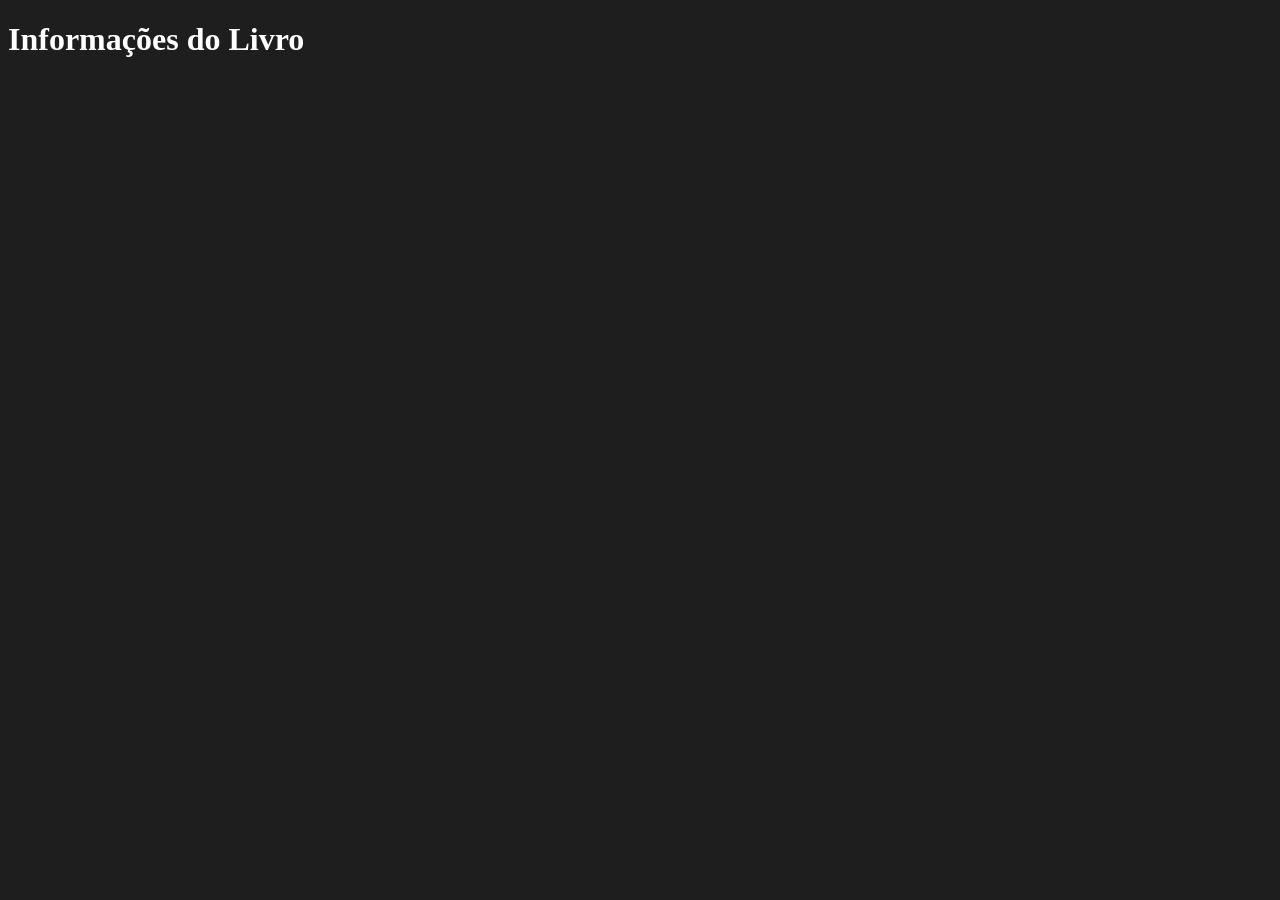
==== book_info.html @ 85f021eb "fix: logo_insert" ====
<!DOCTYPE html>
<html lang="en">
<head>
    <meta charset="UTF-8">
    <meta name="viewport" content="width=device-width, initial-scale=1.0">
    <title>Livraria Virtual</title>
    <link rel="stylesheet" href="book_info.css">
</head>
<body>
    <h1>Informações do Livro</h1>
    <div class="book-info">
        </div>
    </div>
</body>
</html>
---- book_info.css ----
body{
    background-color: #1e1e1e;
    color: #fff;
}
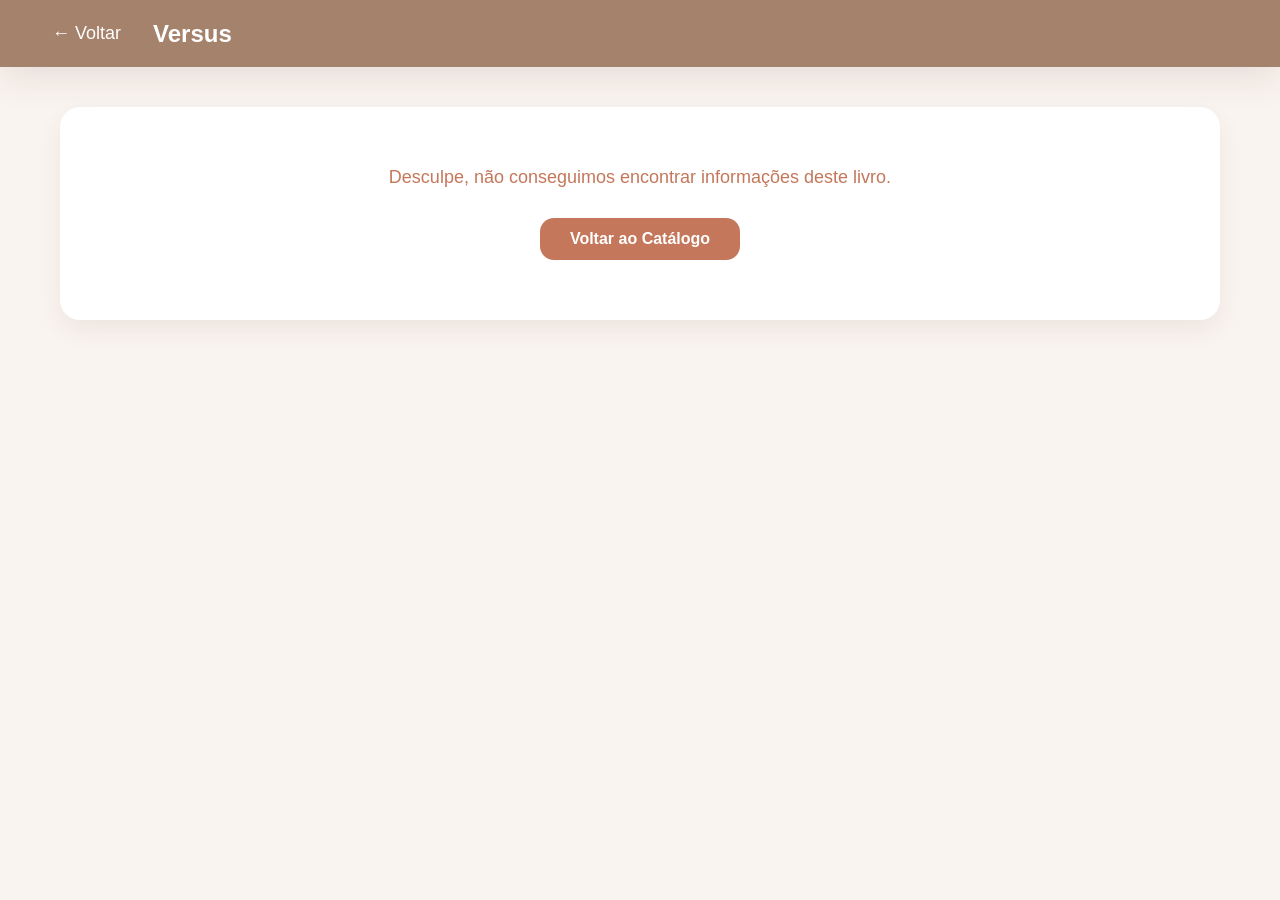
==== commit 71d8208b: "feat: add book information display." ====
--- a/book_info.html
+++ b/book_info.html
@@ -1,15 +1,58 @@
 <!DOCTYPE html>
-<html lang="en">
+<html lang="pt-BR">
 <head>
     <meta charset="UTF-8">
     <meta name="viewport" content="width=device-width, initial-scale=1.0">
-    <title>Livraria Virtual</title>
+    <title>Detalhes do Livro - Versus</title>
     <link rel="stylesheet" href="book_info.css">
 </head>
 <body>
-    <h1>Informações do Livro</h1>
-    <div class="book-info">
+    <div class="header">
+        <a href="index.html" class="back-btn">← Voltar</a>
+        <h1>Versus</h1>
+    </div>
+
+    <main class="container">
+        <div id="loading" class="loading">
+            <p>Carregando informações do livro...</p>
         </div>
-    </div>
+
+        <div id="book-details" class="book-details" style="display: none;">
+            <div class="book-cover-section">
+                <img id="book-cover" src="" alt="Capa do livro" class="book-cover">
+            </div>
+
+            <div class="book-info-section">
+                <h1 id="book-title"></h1>
+                <p id="book-author" class="author"></p>
+                <p id="book-publisher" class="publisher"></p>
+                <p id="book-published" class="published"></p>
+                <p id="book-pages" class="pages"></p>
+                
+                <div class="rating-section">
+                    <p id="book-rating" class="rating"></p>
+                </div>
+
+                <div class="actions">
+                    <button class="btn-buy">Comprar Agora</button>
+                    <button class="btn-wishlist">❤ Wishlist</button>
+                </div>
+            </div>
+        </div>
+
+        <div id="description-section" class="description-section" style="display: none;">
+            <h2>Descrição</h2>
+            <p id="book-description"></p>
+        </div>
+
+        <div id="error" class="error" style="display: none;">
+            <p>Desculpe, não conseguimos encontrar informações deste livro.</p>
+            <a href="index.html" class="btn-primary">Voltar ao Catálogo</a>
+        </div>
+    </main>
+
+    <script src="book_info_script.js"></script>
+</body>
+</html>
 </body>
 </html>
--- a/book_info.css
+++ b/book_info.css
@@ -1,4 +1,268 @@
-body{
-    background-color: #1e1e1e;
-    color: #fff;
+:root {
+    /* Backgrounds */
+    --bg:        #FAF4F0;   /* warm cream */
+    --bg-2:      #F0E6DF;   /* soft blush */
+    --card:      #FFFFFF;   /* white */
+
+    /* logo-default */
+    --logo: #A5826C;
+    /* Text */
+    --brown-900: #3D2314;   /* deep espresso text */
+    --brown-800: #5C3A28;   /* dark terracotta */
+    --brown-700: #7A5240;   /* medium terracotta */
+
+    /* Accents */
+    --accent:    #C4775A;   /* primary coral-terracotta */
+    --accent-2:  #D4947A;   /* light coral */
+    --accent-3:  #E8BBA8;   /* lighter blush */
+
+    /* Gold */
+    --gold:      #D4A03A;   /* warm gold */
+    --gold-light:#E8C06A;   /* light gold */
+
+    /* Shadows */
+    --shadow:         0 12px 35px rgba(61, 35, 20, 0.10);
+    --shadow-soft:    0 10px 25px rgba(61, 35, 20, 0.07);
+
+    /* Radii */
+    --radius-lg: 20px;
+    --radius-md: 14px;
+}
+
+* {
+    margin: 0;
+    padding: 0;
+    box-sizing: border-box;
+}
+
+body {
+    background-color: var(--bg);
+    color: var(--brown-900);
+    font-family: Arial, Helvetica, sans-serif;
+}
+
+.header {
+    background-color: var(--logo);
+    color: white;
+    padding: 15px 40px;
+    display: flex;
+    align-items: center;
+    gap: 20px;
+    box-shadow: var(--shadow);
+}
+
+.back-btn {
+    color: white;
+    text-decoration: none;
+    font-size: 18px;
+    padding: 8px 12px;
+    border-radius: 6px;
+    transition: background-color 0.3s;
+    display: flex;
+    align-items: center;
+    gap: 5px;
+}
+
+.back-btn:hover {
+    background-color: rgba(255, 255, 255, 0.15);
+}
+
+.header h1 {
+    font-size: 24px;
+    flex: 1;
+    margin: 0;
+}
+
+.container {
+    max-width: 1200px;
+    margin: 40px auto;
+    padding: 0 20px;
+}
+
+.loading {
+    text-align: center;
+    padding: 60px 20px;
+    font-size: 18px;
+    color: var(--brown-700);
+}
+
+.book-details {
+    display: grid;
+    grid-template-columns: 1fr 1fr;
+    gap: 40px;
+    background: var(--card);
+    padding: 40px;
+    border-radius: var(--radius-lg);
+    box-shadow: var(--shadow-soft);
+    margin-bottom: 40px;
+}
+
+.book-cover-section {
+    display: flex;
+    justify-content: center;
+    align-items: flex-start;
+}
+
+.book-cover {
+    max-width: 100%;
+    height: auto;
+    border-radius: var(--radius-md);
+    box-shadow: 0 4px 15px rgba(61, 35, 20, 0.15);
+}
+
+.book-info-section h1 {
+    font-size: 32px;
+    margin-bottom: 10px;
+    color: var(--brown-900);
+}
+
+.author {
+    font-size: 18px;
+    color: var(--brown-700);
+    margin-bottom: 8px;
+    font-style: italic;
+}
+
+.publisher {
+    font-size: 14px;
+    color: var(--brown-700);
+    margin-bottom: 5px;
+}
+
+.published {
+    font-size: 14px;
+    color: var(--brown-700);
+    margin-bottom: 5px;
+}
+
+.pages {
+    font-size: 14px;
+    color: var(--brown-700);
+    margin-bottom: 20px;
+}
+
+.rating-section {
+    margin: 20px 0;
+    padding: 15px 0;
+    border-top: 2px solid var(--bg-2);
+    border-bottom: 2px solid var(--bg-2);
+}
+
+.rating {
+    font-size: 16px;
+    color: var(--gold);
+    font-weight: bold;
+}
+
+.actions {
+    display: flex;
+    gap: 15px;
+    margin-top: 30px;
+}
+
+.btn-buy {
+    flex: 1;
+    padding: 15px 30px;
+    background-color: var(--accent);
+    color: white;
+    border: none;
+    border-radius: var(--radius-md);
+    font-size: 16px;
+    font-weight: bold;
+    cursor: pointer;
+    transition: background-color 0.3s;
+}
+
+.btn-buy:hover {
+    background-color: var(--brown-800);
+}
+
+.btn-wishlist {
+    flex: 1;
+    padding: 15px 30px;
+    background-color: var(--accent-2);
+    color: white;
+    border: none;
+    border-radius: var(--radius-md);
+    font-size: 16px;
+    font-weight: bold;
+    cursor: pointer;
+    transition: background-color 0.3s;
+}
+
+.btn-wishlist:hover {
+    background-color: var(--accent);
+}
+
+.description-section {
+    background: var(--card);
+    padding: 30px;
+    border-radius: var(--radius-lg);
+    box-shadow: var(--shadow-soft);
+    margin-bottom: 40px;
+}
+
+.description-section h2 {
+    color: var(--brown-900);
+    margin-bottom: 20px;
+    font-size: 24px;
+}
+
+#book-description {
+    line-height: 1.8;
+    color: var(--brown-800);
+    font-size: 16px;
+}
+
+.error {
+    text-align: center;
+    padding: 60px 20px;
+    background: var(--card);
+    border-radius: var(--radius-lg);
+    box-shadow: var(--shadow-soft);
+}
+
+.error p {
+    font-size: 18px;
+    color: var(--accent);
+    margin-bottom: 30px;
+}
+
+.btn-primary {
+    display: inline-block;
+    padding: 12px 30px;
+    background-color: var(--accent);
+    color: white;
+    text-decoration: none;
+    border-radius: var(--radius-md);
+    font-weight: bold;
+    border: none;
+    cursor: pointer;
+    transition: background-color 0.3s;
+}
+
+.btn-primary:hover {
+    background-color: var(--brown-800);
+}
+
+@media (max-width: 768px) {
+    .book-details {
+        grid-template-columns: 1fr;
+        gap: 20px;
+        padding: 20px;
+    }
+
+    .book-info-section h1 {
+        font-size: 24px;
+    }
+
+    .header {
+        flex-direction: column;
+        text-align: center;
+        padding: 15px;
+    }
+
+    .actions {
+        flex-direction: column;
+    }
 }
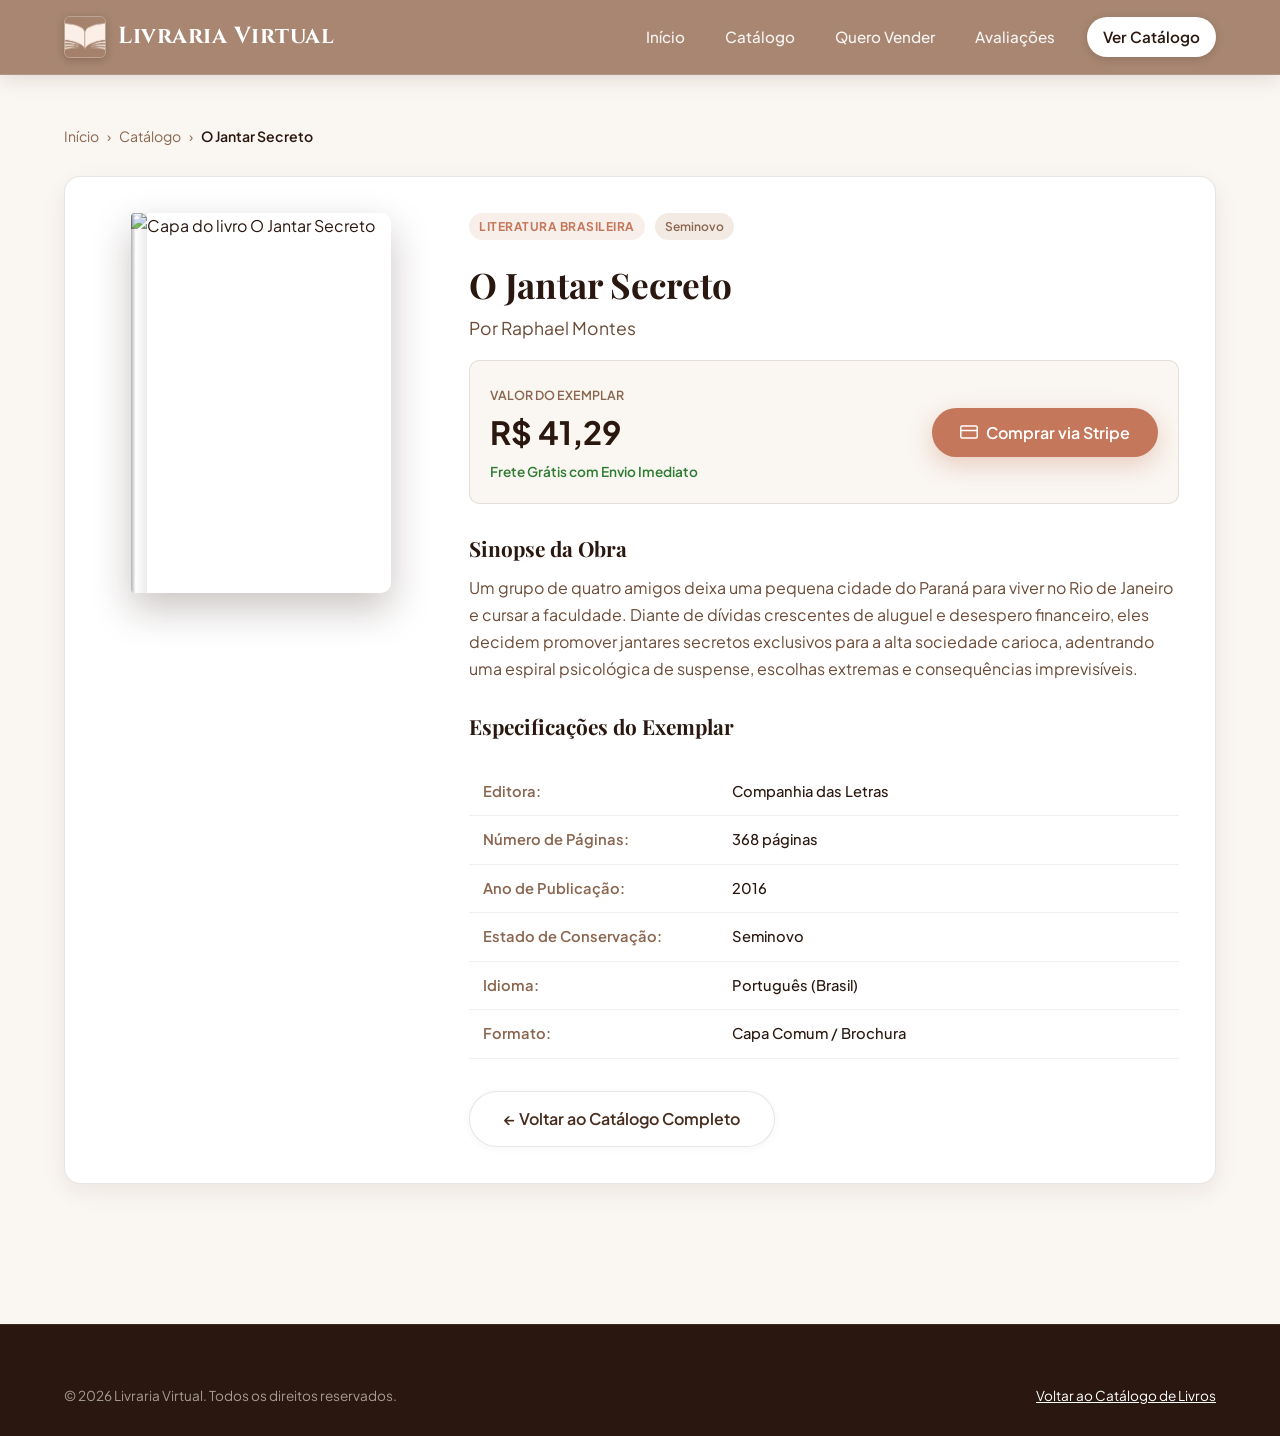
==== commit 2dd1805f: "final commit" ====
--- a/book_info.html
+++ b/book_info.html
@@ -3,56 +3,296 @@
 <head>
     <meta charset="UTF-8">
     <meta name="viewport" content="width=device-width, initial-scale=1.0">
-    <title>Detalhes do Livro - Versus</title>
-    <link rel="stylesheet" href="book_info.css">
+    <title>Detalhes do Livro — Livraria Virtual</title>
+    <link rel="icon" type="image/jpeg" href="Logo.jpeg">
+    <link rel="stylesheet" href="style.css">
+    <script src="script.js" defer></script>
 </head>
 <body>
-    <div class="header">
-        <a href="index.html" class="back-btn">← Voltar</a>
-        <h1>Versus</h1>
-    </div>
-
-    <main class="container">
-        <div id="loading" class="loading">
-            <p>Carregando informações do livro...</p>
+
+    <!-- Cabeçalho Principal -->
+    <header class="header-wrapper">
+        <div class="menu">
+            <a href="index.html#home" class="brand-link" aria-label="Página inicial da Livraria Virtual">
+                <img class="logo" src="Logo.jpeg" alt="Logo da Livraria Virtual">
+                <span class="titulo">Livraria Virtual</span>
+            </a>
+
+            <nav aria-label="Navegação principal">
+                <ul class="nav-menu">
+                    <li><a href="index.html#home">Início</a></li>
+                    <li><a href="index.html#catalogo">Catálogo</a></li>
+                    <li><a href="index.html#vender">Quero Vender</a></li>
+                    <li><a href="index.html#avaliacoes">Avaliações</a></li>
+                    <li><a href="index.html#catalogo" class="btn-nav-action">Ver Catálogo</a></li>
+                </ul>
+            </nav>
+
+            <button class="hamburger" aria-label="Alternar navegação" type="button">
+                <span></span>
+                <span></span>
+                <span></span>
+            </button>
         </div>
-
-        <div id="book-details" class="book-details" style="display: none;">
-            <div class="book-cover-section">
-                <img id="book-cover" src="" alt="Capa do livro" class="book-cover">
+    </header>
+
+    <main id="book-details-root">
+        <section class="book-details-section">
+            <div class="container">
+                <!-- Navegação Breadcrumb -->
+                <nav class="breadcrumb" aria-label="Caminho de navegação">
+                    <a href="index.html#home">Início</a>
+                    <span>&rsaquo;</span>
+                    <a href="index.html#catalogo">Catálogo</a>
+                    <span>&rsaquo;</span>
+                    <span id="details-breadcrumb-title" style="color: var(--brown-900); font-weight: 600;">Carregando...</span>
+                </nav>
+
+                <div class="book-details-layout">
+                    <!-- Coluna da Capa -->
+                    <div class="details-cover-box">
+                        <div class="details-cover-wrapper">
+                            <img id="details-cover-img" class="details-cover-img" src="" alt="Capa da obra">
+                        </div>
+                    </div>
+
+                    <!-- Coluna de Informações e Compra -->
+                    <div class="details-content">
+                        <div class="details-tags">
+                            <span id="details-category-tag" class="book-category">Literatura</span>
+                            <span id="details-condition-tag" class="book-condition">Seminovo</span>
+                        </div>
+
+                        <h1 id="details-title">Título da Obra</h1>
+                        <p id="details-author" class="details-author">Por Autor</p>
+
+                        <!-- Caixa de Preço e Ação -->
+                        <div class="details-price-box">
+                            <div>
+                                <span class="book-price-label">Valor do Exemplar</span>
+                                <div id="details-price" class="details-price">R$ 0,00</div>
+                                <span style="font-size: 0.85rem; color: var(--green-success); font-weight: 600;">Frete Grátis com Envio Imediato</span>
+                            </div>
+                            <div>
+                                <button type="button" id="details-buy-btn" class="btn-hero" style="padding: 14px 28px;">
+                                    <svg viewBox="0 0 24 24" width="18" height="18" fill="none" stroke="currentColor" stroke-width="2"><rect x="1" y="4" width="22" height="16" rx="2" ry="2"></rect><line x1="1" y1="10" x2="23" y2="10"></line></svg>
+                                    Comprar via Stripe
+                                </button>
+                            </div>
+                        </div>
+
+                        <!-- Sinopse -->
+                        <h3 style="font-family: var(--font-heading); font-size: 1.3rem; margin-bottom: 8px;">Sinopse da Obra</h3>
+                        <p id="details-description" style="color: var(--brown-700); line-height: 1.7; margin-bottom: 28px;">Carregando sinopse...</p>
+
+                        <!-- Ficha Técnica -->
+                        <h3 style="font-family: var(--font-heading); font-size: 1.3rem; margin-bottom: 8px;">Especificações do Exemplar</h3>
+                        <table class="details-specs-table">
+                            <tbody>
+                                <tr>
+                                    <th>Editora:</th>
+                                    <td id="spec-publisher">Carregando...</td>
+                                </tr>
+                                <tr>
+                                    <th>Número de Páginas:</th>
+                                    <td id="spec-pages">Carregando...</td>
+                                </tr>
+                                <tr>
+                                    <th>Ano de Publicação:</th>
+                                    <td id="spec-year">Carregando...</td>
+                                </tr>
+                                <tr>
+                                    <th>Estado de Conservação:</th>
+                                    <td id="spec-condition">Carregando...</td>
+                                </tr>
+                                <tr>
+                                    <th>Idioma:</th>
+                                    <td>Português (Brasil)</td>
+                                </tr>
+                                <tr>
+                                    <th>Formato:</th>
+                                    <td>Capa Comum / Brochura</td>
+                                </tr>
+                            </tbody>
+                        </table>
+
+                        <div style="margin-top: 32px;">
+                            <a href="index.html#catalogo" class="btn-secondary">
+                                &larr; Voltar ao Catálogo Completo
+                            </a>
+                        </div>
+                    </div>
+                </div>
             </div>
-
-            <div class="book-info-section">
-                <h1 id="book-title"></h1>
-                <p id="book-author" class="author"></p>
-                <p id="book-publisher" class="publisher"></p>
-                <p id="book-published" class="published"></p>
-                <p id="book-pages" class="pages"></p>
-                
-                <div class="rating-section">
-                    <p id="book-rating" class="rating"></p>
+        </section>
+    </main>
+
+    <!-- Rodapé -->
+    <footer>
+        <div class="container">
+            <div class="footer-bottom" style="border-top: none; padding-top: 0;">
+                <p>&copy; 2026 Livraria Virtual. Todos os direitos reservados.</p>
+                <p><a href="index.html#catalogo" style="color: #fff; text-decoration: underline;">Voltar ao Catálogo de Livros</a></p>
+            </div>
+        </div>
+    </footer>
+
+    <!-- MODAL DE CHECKOUT STRIPE -->
+    <div id="stripe-modal" class="modal-overlay" role="dialog" aria-modal="true" aria-labelledby="checkout-modal-title">
+        <div class="modal-container">
+            <button id="modal-close-btn" class="modal-close-btn" aria-label="Fechar checkout" type="button">
+                <svg viewBox="0 0 24 24"><line x1="18" y1="6" x2="6" y2="18"></line><line x1="6" y1="6" x2="18" y2="18"></line></svg>
+            </button>
+
+            <div class="stripe-modal-layout">
+                <!-- Coluna 1: Resumo do Pedido -->
+                <div class="stripe-order-summary">
+                    <div>
+                        <div class="stripe-badge-top">
+                            <svg viewBox="0 0 24 24"><rect x="1" y="4" width="22" height="16" rx="2" ry="2"></rect><line x1="1" y1="10" x2="23" y2="10"></line></svg>
+                            <span>Stripe Checkout</span>
+                        </div>
+
+                        <div class="modal-book-preview">
+                            <img id="modal-book-img" class="modal-book-img" src="" alt="Capa do livro selecionado">
+                            <div class="modal-book-details">
+                                <h4 id="modal-book-title" class="modal-book-title">Carregando livro...</h4>
+                                <p id="modal-book-author" class="modal-book-author">Autor</p>
+                                <span id="modal-book-cond" class="modal-book-cond">Seminovo</span>
+                            </div>
+                        </div>
+
+                        <div class="order-breakdown">
+                            <div class="breakdown-row">
+                                <span>Subtotal da obra</span>
+                                <span id="modal-order-subtotal">R$ 0,00</span>
+                            </div>
+                            <div class="breakdown-row">
+                                <span>Frete padrão</span>
+                                <span style="color: var(--green-success); font-weight:600;">Grátis</span>
+                            </div>
+                            <div class="breakdown-row total">
+                                <span>Total a pagar</span>
+                                <span id="modal-order-total">R$ 0,00</span>
+                            </div>
+                        </div>
+                    </div>
+
+                    <div class="security-notice">
+                        <svg viewBox="0 0 24 24"><rect x="3" y="11" width="18" height="11" rx="2" ry="2"></rect><path d="M7 11V7a5 5 0 0 1 10 0v4"></path></svg>
+                        <span>Criptografia de ponta a ponta de 256 bits via gateway Stripe.</span>
+                    </div>
                 </div>
 
-                <div class="actions">
-                    <button class="btn-buy">Comprar Agora</button>
-                    <button class="btn-wishlist">❤ Wishlist</button>
+                <!-- Coluna 2: Formulário de Pagamento Stripe -->
+                <div class="stripe-payment-form">
+                    <!-- Vista 1: Formulário Principal -->
+                    <div id="checkout-form-view" class="checkout-view">
+                        <h3 id="checkout-modal-title" class="form-header-title">Finalizar Compra</h3>
+                        <p class="form-header-sub">Preencha seus dados para simular o pagamento com validação da Stripe.</p>
+
+                        <!-- Banner de Simulação com Botão de Auto-preenchimento -->
+                        <div class="simulation-banner">
+                            <div class="sim-info">
+                                <strong>Ambiente de Teste Ativo</strong><br>
+                                Use o cartão de teste oficial ou clique ao lado.
+                            </div>
+                            <button type="button" id="btn-autofill-test" class="btn-autofill-test">Preencher Teste</button>
+                        </div>
+
+                        <form id="stripe-payment-form">
+                            <div class="checkout-grid">
+                                <div class="checkout-field full">
+                                    <label class="checkout-label" for="customer-name">Nome Completo</label>
+                                    <input id="customer-name" class="input" type="text" placeholder="Nome impresso no cartão" required>
+                                </div>
+
+                                <div class="checkout-field">
+                                    <label class="checkout-label" for="customer-email">E-mail para Envio</label>
+                                    <input id="customer-email" class="input" type="email" placeholder="seu@email.com" required>
+                                </div>
+
+                                <div class="checkout-field">
+                                    <label class="checkout-label" for="customer-cpf">CPF do Titular</label>
+                                    <input id="customer-cpf" class="input" type="text" placeholder="000.000.000-00" maxlength="14" required>
+                                </div>
+
+                                <div class="checkout-field full">
+                                    <label class="checkout-label" for="card-number">Número do Cartão de Crédito</label>
+                                    <div class="card-input-wrapper">
+                                        <input id="card-number" class="input" type="text" placeholder="4242 4242 4242 4242" maxlength="19" required>
+                                        <div id="card-brand-indicator" class="card-brand-indicator">
+                                            <span class="card-brand-tag">STRIPE</span>
+                                        </div>
+                                    </div>
+                                </div>
+
+                                <div class="checkout-field">
+                                    <label class="checkout-label" for="card-exp">Validade (MM/AA)</label>
+                                    <input id="card-exp" class="input" type="text" placeholder="MM/AA" maxlength="5" required>
+                                </div>
+
+                                <div class="checkout-field">
+                                    <label class="checkout-label" for="card-cvc">Código CVC</label>
+                                    <input id="card-cvc" class="input" type="text" placeholder="123" maxlength="4" required>
+                                </div>
+                            </div>
+
+                            <button type="submit" id="btn-stripe-pay" class="btn-stripe-pay">
+                                <svg viewBox="0 0 24 24"><rect x="3" y="11" width="18" height="11" rx="2" ry="2"></rect><path d="M7 11V7a5 5 0 0 1 10 0v4"></path></svg>
+                                <span id="btn-pay-amount">Pagar com Stripe</span>
+                            </button>
+
+                            <p class="stripe-footer-note">Ambiente seguro com conformidade PCI-DSS. Transação simulada.</p>
+                        </form>
+                    </div>
+
+                    <!-- Vista 2: Processamento com Spinner -->
+                    <div id="checkout-processing-view" class="checkout-view checkout-processing hidden">
+                        <div class="spinner"></div>
+                        <h4 style="font-family: var(--font-heading); font-size:1.3rem; margin-bottom:8px;">Processando transação com Stripe...</h4>
+                        <p style="font-size:0.9rem; color: var(--brown-700);">Aguarde a comunicação com o gateway seguro.</p>
+                    </div>
+
+                    <!-- Vista 3: Recibo de Sucesso -->
+                    <div id="checkout-success-view" class="checkout-view checkout-success-view hidden">
+                        <div class="success-icon-wrapper">
+                            <svg viewBox="0 0 24 24"><polyline points="20 6 9 17 4 12"></polyline></svg>
+                        </div>
+                        <h3>Pagamento Aprovado!</h3>
+                        <p>Sua compra foi concluída com sucesso pelo gateway Stripe. O comprovante foi gerado.</p>
+
+                        <div class="receipt-card">
+                            <div class="receipt-row">
+                                <span>ID da Transação Stripe:</span>
+                                <strong id="receipt-transaction-id">ch_123456789</strong>
+                            </div>
+                            <div class="receipt-row">
+                                <span>Obra Adquirida:</span>
+                                <strong id="receipt-book-title">Título do Livro</strong>
+                            </div>
+                            <div class="receipt-row">
+                                <span>Valor Cobrado:</span>
+                                <strong id="receipt-total-price">R$ 0,00</strong>
+                            </div>
+                            <div class="receipt-row">
+                                <span>Forma de Pagamento:</span>
+                                <strong id="receipt-card-brand">Cartão final 4242</strong>
+                            </div>
+                            <div class="receipt-row">
+                                <span>E-mail do Comprovante:</span>
+                                <strong id="receipt-email-target">cliente@exemplo.com</strong>
+                            </div>
+                        </div>
+
+                        <button type="button" id="btn-finish-success" class="btn-primary" style="width: 100%; justify-content: center;">
+                            Concluir e Voltar ao Catálogo
+                        </button>
+                    </div>
                 </div>
             </div>
         </div>
-
-        <div id="description-section" class="description-section" style="display: none;">
-            <h2>Descrição</h2>
-            <p id="book-description"></p>
-        </div>
-
-        <div id="error" class="error" style="display: none;">
-            <p>Desculpe, não conseguimos encontrar informações deste livro.</p>
-            <a href="index.html" class="btn-primary">Voltar ao Catálogo</a>
-        </div>
-    </main>
-
-    <script src="book_info_script.js"></script>
+    </div>
+
 </body>
 </html>
-</body>
-</html>
--- a/style.css
+++ b/style.css
@@ -0,0 +1,1841 @@
+@import url('https://fonts.googleapis.com/css2?family=Cinzel:wght@600;700&family=Playfair+Display:ital,wght@0,500;0,600;0,700;1,400&family=Plus+Jakarta+Sans:wght@400;500;600;700&display=swap');
+
+:root {
+    /* Paleta Principal da Marca */
+    --bg:              #FAF6F1; /* Creme suave e acolhedor */
+    --bg-secondary:    #F3EBE3; /* Bege blush elegante */
+    --bg-alt:          #EDE3DA; /* Tom de transição sutil */
+    --card-bg:         #FFFFFF; /* Fundo limpo para cartões */
+
+    /* Tipografia e Tons Escuros */
+    --brown-900:       #2A1810; /* Espresso profundo para títulos */
+    --brown-800:       #482D1F; /* Castanho escuro para subtítulos */
+    --brown-700:       #6C4B37; /* Terracota médio para textos */
+    --brown-600:       #8A6650; /* Terracota suave para apoios */
+    --brown-500:       #A6836E; /* Tom neutro quente */
+
+    /* Acentos e Ações */
+    --accent:          #C4775A; /* Terracota assinatura */
+    --accent-hover:    #B16447; /* Terracota escuro ao passar o mouse */
+    --accent-light:    #F8EFEA; /* Fundo suave para tags de destaque */
+    --accent-border:   rgba(196, 119, 90, 0.35);
+
+    /* Elementos de Suporte */
+    --gold:            #C89434; /* Dourado suave para estrelas e selos */
+    --green-success:   #2E7D32; /* Verde profissional para confirmações */
+    --green-light:     #E8F5E9;
+    --border:          rgba(72, 45, 31, 0.12);
+    --border-light:    rgba(72, 45, 31, 0.07);
+
+    /* Sombras Sutis e Naturais */
+    --shadow-sm:       0 2px 8px rgba(42, 24, 16, 0.04);
+    --shadow-md:       0 8px 24px rgba(42, 24, 16, 0.07);
+    --shadow-lg:       0 18px 45px rgba(42, 24, 16, 0.11);
+    --shadow-book:     -4px 8px 22px rgba(42, 24, 16, 0.22);
+
+    /* Raios de Arredondamento */
+    --radius-sm:       6px;
+    --radius-md:       10px;
+    --radius-lg:       16px;
+    --radius-pill:     999px;
+
+    /* Fontes */
+    --font-heading:    'Playfair Display', Georgia, serif;
+    --font-brand:      'Cinzel', 'Playfair Display', serif;
+    --font-body:       'Plus Jakarta Sans', -apple-system, BlinkMacSystemFont, 'Segoe UI', Roboto, sans-serif;
+    
+    /* Transições */
+    --transition:      all 0.24s cubic-bezier(0.16, 1, 0.3, 1);
+}
+
+/* Reset Geral */
+*, *::before, *::after {
+    box-sizing: border-box;
+    margin: 0;
+    padding: 0;
+}
+
+html {
+    scroll-behavior: smooth;
+    font-size: 16px;
+}
+
+body {
+    background-color: var(--bg);
+    color: var(--brown-900);
+    font-family: var(--font-body);
+    line-height: 1.6;
+    -webkit-font-smoothing: antialiased;
+    -moz-osx-font-smoothing: grayscale;
+}
+
+img {
+    max-width: 100%;
+    height: auto;
+    display: block;
+}
+
+a {
+    color: inherit;
+    text-decoration: none;
+    transition: var(--transition);
+}
+
+button, input, select, textarea {
+    font-family: inherit;
+}
+
+.container {
+    max-width: 1200px;
+    margin: 0 auto;
+    padding: 0 24px;
+}
+
+/* ==========================================================================
+   CABEÇALHO & NAVEGAÇÃO
+   ========================================================================== */
+.header-wrapper {
+    position: sticky;
+    top: 0;
+    z-index: 1000;
+    background: rgba(165, 130, 108, 0.96);
+    backdrop-filter: blur(10px);
+    -webkit-backdrop-filter: blur(10px);
+    box-shadow: 0 4px 20px rgba(42, 24, 16, 0.12);
+    border-bottom: 1px solid rgba(255, 255, 255, 0.12);
+}
+
+.menu {
+    height: 74px;
+    display: flex;
+    align-items: center;
+    justify-content: space-between;
+    padding: 0 24px;
+    max-width: 1200px;
+    margin: 0 auto;
+}
+
+.brand-link {
+    display: flex;
+    align-items: center;
+    gap: 12px;
+    color: #FFFFFF;
+}
+
+.logo {
+    width: 42px;
+    height: 42px;
+    border-radius: var(--radius-sm);
+    object-fit: cover;
+    box-shadow: 0 2px 8px rgba(0, 0, 0, 0.2);
+    border: 1px solid rgba(255, 255, 255, 0.25);
+}
+
+.titulo {
+    font-family: var(--font-brand);
+    font-size: 1.45rem;
+    font-weight: 700;
+    letter-spacing: 0.5px;
+    color: #FFFFFF;
+    margin: 0;
+}
+
+nav {
+    display: flex;
+    align-items: center;
+}
+
+.nav-menu {
+    display: flex;
+    list-style: none;
+    align-items: center;
+    gap: 8px;
+    margin: 0;
+    padding: 0;
+}
+
+.nav-menu li a {
+    color: rgba(255, 255, 255, 0.92);
+    font-size: 0.95rem;
+    font-weight: 500;
+    padding: 8px 16px;
+    border-radius: var(--radius-pill);
+    display: inline-flex;
+    align-items: center;
+    gap: 6px;
+    transition: var(--transition);
+}
+
+.nav-menu li a:hover {
+    color: #FFFFFF;
+    background-color: rgba(255, 255, 255, 0.16);
+}
+
+.nav-menu .btn-nav-action {
+    background-color: #FFFFFF;
+    color: var(--brown-900) !important;
+    font-weight: 600;
+    box-shadow: 0 2px 10px rgba(0, 0, 0, 0.15);
+    margin-left: 8px;
+}
+
+.nav-menu .btn-nav-action:hover {
+    background-color: var(--bg-secondary);
+    color: var(--brown-900) !important;
+    transform: translateY(-1px);
+    box-shadow: 0 4px 14px rgba(0, 0, 0, 0.2);
+}
+
+.hamburger {
+    display: none;
+    flex-direction: column;
+    justify-content: space-between;
+    width: 28px;
+    height: 20px;
+    background: transparent;
+    border: none;
+    cursor: pointer;
+    padding: 0;
+    z-index: 1001;
+}
+
+.hamburger span {
+    width: 100%;
+    height: 2.5px;
+    background-color: #FFFFFF;
+    border-radius: 2px;
+    transition: var(--transition);
+}
+
+.hamburger.active span:nth-child(1) {
+    transform: translateY(8.5px) rotate(45deg);
+}
+.hamburger.active span:nth-child(2) {
+    opacity: 0;
+}
+.hamburger.active span:nth-child(3) {
+    transform: translateY(-8.5px) rotate(-45deg);
+}
+
+/* ==========================================================================
+   HERO SECTION
+   ========================================================================== */
+.hero {
+    background: linear-gradient(180deg, var(--bg-secondary) 0%, var(--bg) 100%);
+    text-align: center;
+    padding: 80px 0 60px;
+    position: relative;
+    border-bottom: 1px solid var(--border-light);
+}
+
+.hero-pill {
+    display: inline-flex;
+    align-items: center;
+    gap: 8px;
+    background-color: var(--accent-light);
+    color: var(--accent);
+    border: 1px solid var(--accent-border);
+    padding: 6px 16px;
+    border-radius: var(--radius-pill);
+    font-size: 0.82rem;
+    font-weight: 700;
+    letter-spacing: 0.5px;
+    text-transform: uppercase;
+    margin-bottom: 20px;
+}
+
+.hero h2 {
+    font-family: var(--font-heading);
+    font-size: 3.2rem;
+    font-weight: 700;
+    line-height: 1.18;
+    color: var(--brown-900);
+    margin-bottom: 16px;
+    max-width: 800px;
+    margin-left: auto;
+    margin-right: auto;
+}
+
+.hero p {
+    font-size: 1.18rem;
+    color: var(--brown-700);
+    max-width: 640px;
+    margin: 0 auto 32px;
+    line-height: 1.6;
+}
+
+.actions-row {
+    display: flex;
+    justify-content: center;
+    gap: 16px;
+    flex-wrap: wrap;
+}
+
+.btn-hero {
+    background-color: var(--accent);
+    color: #FFFFFF;
+    font-weight: 600;
+    font-size: 1rem;
+    padding: 14px 34px;
+    border-radius: var(--radius-pill);
+    box-shadow: 0 8px 24px rgba(196, 119, 90, 0.32);
+    border: none;
+    cursor: pointer;
+    transition: var(--transition);
+    display: inline-flex;
+    align-items: center;
+    gap: 8px;
+}
+
+.btn-hero:hover {
+    background-color: var(--accent-hover);
+    transform: translateY(-2px);
+    box-shadow: 0 12px 28px rgba(196, 119, 90, 0.42);
+    color: #FFFFFF;
+}
+
+.btn-secondary {
+    background-color: var(--card-bg);
+    color: var(--brown-800);
+    border: 1px solid var(--border);
+    font-weight: 600;
+    font-size: 1rem;
+    padding: 14px 34px;
+    border-radius: var(--radius-pill);
+    box-shadow: var(--shadow-sm);
+    cursor: pointer;
+    transition: var(--transition);
+    display: inline-flex;
+    align-items: center;
+    gap: 8px;
+}
+
+.btn-secondary:hover {
+    background-color: var(--bg-secondary);
+    border-color: var(--brown-600);
+    color: var(--brown-900);
+    transform: translateY(-2px);
+    box-shadow: var(--shadow-md);
+}
+
+/* Faixa de Confiança / Benefícios */
+.trust-strip {
+    margin-top: 50px;
+    padding-top: 36px;
+    border-top: 1px solid rgba(72, 45, 31, 0.08);
+    display: grid;
+    grid-template-columns: repeat(auto-fit, minmax(220px, 1fr));
+    gap: 20px;
+}
+
+.trust-item {
+    display: flex;
+    align-items: center;
+    gap: 14px;
+    text-align: left;
+    padding: 12px 16px;
+    background: rgba(255, 255, 255, 0.55);
+    border-radius: var(--radius-md);
+    border: 1px solid var(--border-light);
+}
+
+.trust-icon {
+    width: 38px;
+    height: 38px;
+    min-width: 38px;
+    border-radius: var(--radius-sm);
+    background: var(--accent-light);
+    color: var(--accent);
+    display: flex;
+    align-items: center;
+    justify-content: center;
+}
+
+.trust-icon svg {
+    width: 20px;
+    height: 20px;
+    stroke: currentColor;
+    stroke-width: 2;
+    fill: none;
+}
+
+.trust-text h4 {
+    font-size: 0.92rem;
+    font-weight: 700;
+    color: var(--brown-900);
+    margin-bottom: 2px;
+}
+
+.trust-text p {
+    font-size: 0.8rem;
+    color: var(--brown-600);
+    margin: 0;
+    line-height: 1.35;
+}
+
+/* ==========================================================================
+   SEÇÕES GERAIS
+   ========================================================================== */
+.section {
+    padding: 60px 0;
+}
+
+.section-header {
+    text-align: center;
+    margin-bottom: 38px;
+}
+
+.section-subtitle {
+    font-size: 0.85rem;
+    font-weight: 700;
+    text-transform: uppercase;
+    letter-spacing: 1px;
+    color: var(--accent);
+    margin-bottom: 6px;
+    display: block;
+}
+
+.section-title {
+    font-family: var(--font-heading);
+    font-size: 2.3rem;
+    font-weight: 700;
+    color: var(--brown-900);
+    letter-spacing: -0.5px;
+    line-height: 1.25;
+}
+
+.section-description {
+    font-size: 1.05rem;
+    color: var(--brown-700);
+    max-width: 580px;
+    margin: 8px auto 0;
+}
+
+.panel {
+    background: var(--card-bg);
+    border: 1px solid var(--border);
+    border-radius: var(--radius-lg);
+    box-shadow: var(--shadow-sm);
+    padding: 24px;
+}
+
+/* ==========================================================================
+   BUSCA E FILTROS DINÂMICOS
+   ========================================================================== */
+.search-section {
+    padding-top: 10px;
+    padding-bottom: 20px;
+}
+
+.search-panel {
+    background: var(--card-bg);
+    border: 1px solid var(--border);
+    border-radius: var(--radius-lg);
+    box-shadow: var(--shadow-md);
+    padding: 20px 24px;
+}
+
+.search-row {
+    display: grid;
+    grid-template-columns: 2fr 1.2fr 1fr;
+    gap: 16px;
+    align-items: center;
+}
+
+.search-input-wrapper {
+    position: relative;
+    display: flex;
+    align-items: center;
+}
+
+.search-icon-inside {
+    position: absolute;
+    left: 16px;
+    width: 18px;
+    height: 18px;
+    color: var(--brown-600);
+    pointer-events: none;
+}
+
+.search-icon-inside svg {
+    width: 100%;
+    height: 100%;
+    stroke: currentColor;
+    stroke-width: 2;
+    fill: none;
+}
+
+.input {
+    width: 100%;
+    padding: 13px 16px;
+    border-radius: var(--radius-md);
+    border: 1px solid var(--border);
+    background-color: var(--card-bg);
+    color: var(--brown-900);
+    font-size: 0.95rem;
+    outline: none;
+    transition: var(--transition);
+}
+
+.input.with-icon {
+    padding-left: 44px;
+}
+
+.input:focus {
+    border-color: var(--accent);
+    box-shadow: 0 0 0 3px rgba(196, 119, 90, 0.16);
+}
+
+.select-wrapper {
+    position: relative;
+    display: flex;
+    align-items: center;
+}
+
+.select {
+    width: 100%;
+    padding: 13px 36px 13px 16px;
+    border-radius: var(--radius-md);
+    border: 1px solid var(--border);
+    background-color: var(--card-bg);
+    color: var(--brown-900);
+    font-size: 0.95rem;
+    outline: none;
+    cursor: pointer;
+    appearance: none;
+    -webkit-appearance: none;
+    transition: var(--transition);
+}
+
+.select:focus {
+    border-color: var(--accent);
+    box-shadow: 0 0 0 3px rgba(196, 119, 90, 0.16);
+}
+
+.select-arrow {
+    position: absolute;
+    right: 14px;
+    width: 16px;
+    height: 16px;
+    pointer-events: none;
+    color: var(--brown-600);
+}
+
+.select-arrow svg {
+    width: 100%;
+    height: 100%;
+    stroke: currentColor;
+    stroke-width: 2;
+    fill: none;
+}
+
+/* Barra de Status da Busca */
+.search-status-bar {
+    display: flex;
+    align-items: center;
+    justify-content: space-between;
+    margin-top: 14px;
+    padding-top: 14px;
+    border-top: 1px solid var(--border-light);
+    font-size: 0.88rem;
+    color: var(--brown-700);
+}
+
+.results-badge {
+    font-weight: 600;
+    color: var(--brown-900);
+}
+
+.btn-reset-filters {
+    background: transparent;
+    border: none;
+    color: var(--accent);
+    font-size: 0.85rem;
+    font-weight: 600;
+    cursor: pointer;
+    display: none;
+    align-items: center;
+    gap: 4px;
+    padding: 4px 8px;
+    border-radius: var(--radius-sm);
+    transition: var(--transition);
+}
+
+.btn-reset-filters:hover {
+    background-color: var(--accent-light);
+    text-decoration: underline;
+}
+
+.btn-reset-filters.active {
+    display: inline-flex;
+}
+
+/* ==========================================================================
+   CATÁLOGO DE LIVROS
+   ========================================================================== */
+.catalogo {
+    padding-top: 20px;
+    padding-bottom: 70px;
+}
+
+.books-grid {
+    display: grid;
+    grid-template-columns: repeat(auto-fill, minmax(280px, 1fr));
+    gap: 28px;
+}
+
+.book-card {
+    background: var(--card-bg);
+    border-radius: var(--radius-lg);
+    border: 1px solid var(--border);
+    box-shadow: var(--shadow-sm);
+    padding: 20px;
+    display: flex;
+    flex-direction: column;
+    justify-content: space-between;
+    transition: var(--transition);
+    position: relative;
+}
+
+.book-card:hover {
+    transform: translateY(-6px);
+    box-shadow: var(--shadow-lg);
+    border-color: rgba(196, 119, 90, 0.3);
+}
+
+.book-header {
+    display: flex;
+    justify-content: space-between;
+    align-items: center;
+    margin-bottom: 14px;
+}
+
+.book-category {
+    font-size: 0.75rem;
+    font-weight: 700;
+    text-transform: uppercase;
+    letter-spacing: 0.5px;
+    color: var(--accent);
+    background-color: var(--accent-light);
+    padding: 4px 10px;
+    border-radius: var(--radius-pill);
+}
+
+.book-condition {
+    font-size: 0.75rem;
+    font-weight: 600;
+    color: var(--brown-600);
+    background-color: var(--bg-secondary);
+    padding: 4px 10px;
+    border-radius: var(--radius-pill);
+}
+
+/* Efeito Capa de Livro 3D com Lombada Realista */
+.book-cover-container {
+    display: flex;
+    justify-content: center;
+    align-items: center;
+    padding: 10px 0 18px;
+    perspective: 800px;
+}
+
+.book-cover-wrapper {
+    position: relative;
+    width: 165px;
+    height: 245px;
+    border-radius: 4px 8px 8px 4px;
+    overflow: hidden;
+    box-shadow: var(--shadow-book);
+    background-color: #E2D9D2;
+    transition: transform 0.3s ease;
+}
+
+.book-card:hover .book-cover-wrapper {
+    transform: scale(1.03) rotateY(-4deg);
+}
+
+.book-cover-img {
+    width: 100%;
+    height: 100%;
+    object-fit: cover;
+    display: block;
+}
+
+/* Efeito de relevo de lombada realista à esquerda */
+.book-cover-wrapper::before {
+    content: '';
+    position: absolute;
+    top: 0;
+    left: 0;
+    bottom: 0;
+    width: 12px;
+    background: linear-gradient(
+        90deg,
+        rgba(0, 0, 0, 0.28) 0%,
+        rgba(255, 255, 255, 0.18) 30%,
+        rgba(0, 0, 0, 0.08) 100%
+    );
+    pointer-events: none;
+    z-index: 2;
+}
+
+.book-info {
+    text-align: left;
+    flex-grow: 1;
+    display: flex;
+    flex-direction: column;
+    justify-content: flex-end;
+}
+
+.book-title {
+    font-family: var(--font-heading);
+    font-size: 1.22rem;
+    font-weight: 600;
+    color: var(--brown-900);
+    line-height: 1.3;
+    margin-bottom: 4px;
+    display: -webkit-box;
+    -webkit-line-clamp: 2;
+    -webkit-box-orient: vertical;
+    overflow: hidden;
+    min-height: 2.6em;
+}
+
+.book-author {
+    font-size: 0.9rem;
+    color: var(--brown-700);
+    margin-bottom: 12px;
+}
+
+.book-price-row {
+    display: flex;
+    align-items: baseline;
+    justify-content: space-between;
+    padding-top: 12px;
+    margin-bottom: 16px;
+    border-top: 1px dashed var(--border);
+}
+
+.book-price-label {
+    font-size: 0.78rem;
+    color: var(--brown-600);
+    text-transform: uppercase;
+    font-weight: 600;
+}
+
+.book-price {
+    font-size: 1.35rem;
+    font-weight: 700;
+    color: var(--brown-900);
+}
+
+.book-actions {
+    display: grid;
+    grid-template-columns: 1fr auto;
+    gap: 8px;
+}
+
+.buy-btn {
+    background-color: var(--accent);
+    color: #FFFFFF;
+    border: none;
+    padding: 11px 18px;
+    border-radius: var(--radius-pill);
+    font-size: 0.94rem;
+    font-weight: 600;
+    cursor: pointer;
+    transition: var(--transition);
+    display: flex;
+    align-items: center;
+    justify-content: center;
+    gap: 6px;
+    box-shadow: 0 4px 14px rgba(196, 119, 90, 0.25);
+}
+
+.buy-btn svg {
+    width: 17px;
+    height: 17px;
+    stroke: currentColor;
+    stroke-width: 2;
+    fill: none;
+}
+
+.buy-btn:hover {
+    background-color: var(--accent-hover);
+    transform: translateY(-1px);
+    box-shadow: 0 6px 18px rgba(196, 119, 90, 0.38);
+}
+
+.details-btn {
+    background-color: var(--bg-secondary);
+    color: var(--brown-800);
+    border: 1px solid var(--border);
+    padding: 11px 16px;
+    border-radius: var(--radius-pill);
+    font-size: 0.88rem;
+    font-weight: 600;
+    text-align: center;
+    display: flex;
+    align-items: center;
+    justify-content: center;
+    transition: var(--transition);
+}
+
+.details-btn:hover {
+    background-color: #EDE3DA;
+    color: var(--brown-900);
+    border-color: var(--brown-600);
+}
+
+/* Estado de busca vazia */
+.no-results-box {
+    grid-column: 1 / -1;
+    text-align: center;
+    padding: 60px 20px;
+    background: var(--card-bg);
+    border-radius: var(--radius-lg);
+    border: 1px dashed var(--border);
+}
+
+.no-results-icon {
+    width: 52px;
+    height: 52px;
+    margin: 0 auto 16px;
+    color: var(--brown-600);
+}
+
+.no-results-icon svg {
+    width: 100%;
+    height: 100%;
+    stroke: currentColor;
+    stroke-width: 1.6;
+    fill: none;
+}
+
+.no-results-box h3 {
+    font-family: var(--font-heading);
+    font-size: 1.5rem;
+    color: var(--brown-900);
+    margin-bottom: 8px;
+}
+
+.no-results-box p {
+    color: var(--brown-700);
+    max-width: 440px;
+    margin: 0 auto 20px;
+}
+
+/* ==========================================================================
+   SEÇÃO QUERO VENDER
+   ========================================================================== */
+.vender-section {
+    background-color: var(--bg-secondary);
+    position: relative;
+    border-top: 1px solid var(--border-light);
+    border-bottom: 1px solid var(--border-light);
+}
+
+.vender-container {
+    max-width: 820px;
+    margin: 0 auto;
+}
+
+.form-grid-2 {
+    display: grid;
+    grid-template-columns: 1fr 1fr;
+    gap: 18px;
+}
+
+.form-group {
+    display: flex;
+    flex-direction: column;
+    margin-bottom: 18px;
+}
+
+.form-label {
+    font-size: 0.92rem;
+    font-weight: 600;
+    color: var(--brown-900);
+    margin-bottom: 8px;
+}
+
+.textarea {
+    width: 100%;
+    padding: 13px 16px;
+    border-radius: var(--radius-md);
+    border: 1px solid var(--border);
+    background-color: var(--card-bg);
+    color: var(--brown-900);
+    font-size: 0.95rem;
+    outline: none;
+    resize: vertical;
+    transition: var(--transition);
+}
+
+.textarea:focus {
+    border-color: var(--accent);
+    box-shadow: 0 0 0 3px rgba(196, 119, 90, 0.16);
+}
+
+.btn-primary {
+    background-color: var(--accent);
+    color: #FFFFFF;
+    border: none;
+    padding: 13px 32px;
+    border-radius: var(--radius-pill);
+    font-size: 0.98rem;
+    font-weight: 600;
+    cursor: pointer;
+    transition: var(--transition);
+    box-shadow: 0 4px 14px rgba(196, 119, 90, 0.25);
+    display: inline-flex;
+    align-items: center;
+    gap: 8px;
+}
+
+.btn-primary:hover {
+    background-color: var(--accent-hover);
+    transform: translateY(-1px);
+    box-shadow: 0 6px 18px rgba(196, 119, 90, 0.35);
+}
+
+.form-alert {
+    padding: 14px 18px;
+    border-radius: var(--radius-md);
+    font-size: 0.9rem;
+    margin-top: 18px;
+    display: none;
+    align-items: center;
+    gap: 12px;
+}
+
+.form-alert.success {
+    display: flex;
+    background-color: var(--green-light);
+    color: var(--green-success);
+    border: 1px solid rgba(46, 125, 50, 0.25);
+}
+
+.form-alert svg {
+    width: 20px;
+    height: 20px;
+    min-width: 20px;
+    stroke: currentColor;
+    stroke-width: 2;
+    fill: none;
+}
+
+/* ==========================================================================
+   AVALIAÇÕES
+   ========================================================================== */
+.reviews-grid {
+    display: grid;
+    grid-template-columns: repeat(auto-fit, minmax(320px, 1fr));
+    gap: 24px;
+}
+
+.review-card {
+    background: var(--card-bg);
+    border: 1px solid var(--border);
+    border-radius: var(--radius-lg);
+    box-shadow: var(--shadow-sm);
+    padding: 26px;
+    display: flex;
+    flex-direction: column;
+    justify-content: space-between;
+    transition: var(--transition);
+}
+
+.review-card:hover {
+    transform: translateY(-3px);
+    box-shadow: var(--shadow-md);
+}
+
+.review-header {
+    display: flex;
+    align-items: center;
+    justify-content: space-between;
+    margin-bottom: 14px;
+}
+
+.stars-svg-row {
+    display: flex;
+    align-items: center;
+    gap: 3px;
+    color: var(--gold);
+}
+
+.stars-svg-row svg {
+    width: 17px;
+    height: 17px;
+    fill: currentColor;
+}
+
+.stars-svg-row svg.empty {
+    color: #D6C7BC;
+    fill: currentColor;
+}
+
+.verified-badge {
+    font-size: 0.74rem;
+    font-weight: 700;
+    color: var(--green-success);
+    background-color: var(--green-light);
+    padding: 3px 8px;
+    border-radius: var(--radius-pill);
+    display: inline-flex;
+    align-items: center;
+    gap: 4px;
+}
+
+.verified-badge svg {
+    width: 12px;
+    height: 12px;
+    stroke: currentColor;
+    stroke-width: 2.2;
+    fill: none;
+}
+
+.review-title {
+    font-family: var(--font-heading);
+    font-size: 1.15rem;
+    font-weight: 600;
+    color: var(--brown-900);
+    margin-bottom: 8px;
+}
+
+.review-text {
+    font-size: 0.94rem;
+    color: var(--brown-700);
+    line-height: 1.6;
+    margin-bottom: 20px;
+    font-style: italic;
+}
+
+.review-author {
+    display: flex;
+    align-items: center;
+    gap: 12px;
+    border-top: 1px solid var(--border-light);
+    padding-top: 16px;
+}
+
+.author-avatar {
+    width: 38px;
+    height: 38px;
+    border-radius: 50%;
+    background-color: var(--accent-light);
+    color: var(--accent);
+    font-weight: 700;
+    font-size: 0.88rem;
+    display: flex;
+    align-items: center;
+    justify-content: center;
+    border: 1px solid var(--accent-border);
+}
+
+.author-meta h5 {
+    font-size: 0.92rem;
+    font-weight: 600;
+    color: var(--brown-900);
+    margin: 0;
+}
+
+.author-meta span {
+    font-size: 0.78rem;
+    color: var(--brown-600);
+}
+
+/* ==========================================================================
+   RODAPÉ
+   ========================================================================== */
+footer {
+    background-color: var(--brown-900);
+    color: #F8F3ED;
+    padding: 60px 0 30px;
+    margin-top: 60px;
+    border-top: 1px solid rgba(255, 255, 255, 0.08);
+}
+
+.footer-grid {
+    display: grid;
+    grid-template-columns: 2fr 1fr 1fr 1.5fr;
+    gap: 40px;
+    margin-bottom: 40px;
+}
+
+.footer-brand .brand-link {
+    margin-bottom: 14px;
+}
+
+.footer-brand p {
+    font-size: 0.9rem;
+    color: rgba(248, 243, 237, 0.75);
+    line-height: 1.6;
+    max-width: 320px;
+}
+
+.footer-col h4 {
+    font-family: var(--font-heading);
+    font-size: 1.1rem;
+    font-weight: 600;
+    color: #FFFFFF;
+    margin-bottom: 16px;
+    letter-spacing: 0.3px;
+}
+
+.footer-links {
+    list-style: none;
+    padding: 0;
+    margin: 0;
+}
+
+.footer-links li {
+    margin-bottom: 10px;
+}
+
+.footer-links a {
+    color: rgba(248, 243, 237, 0.75);
+    font-size: 0.9rem;
+    transition: var(--transition);
+}
+
+.footer-links a:hover {
+    color: #FFFFFF;
+    padding-left: 4px;
+}
+
+.stripe-footer-badge {
+    background: rgba(255, 255, 255, 0.08);
+    border: 1px solid rgba(255, 255, 255, 0.12);
+    border-radius: var(--radius-md);
+    padding: 16px;
+}
+
+.stripe-header-row {
+    display: flex;
+    align-items: center;
+    gap: 8px;
+    color: #FFFFFF;
+    font-weight: 600;
+    font-size: 0.9rem;
+    margin-bottom: 6px;
+}
+
+.stripe-header-row svg {
+    width: 18px;
+    height: 18px;
+    stroke: currentColor;
+    stroke-width: 2;
+    fill: none;
+}
+
+.stripe-footer-badge p {
+    font-size: 0.8rem;
+    color: rgba(248, 243, 237, 0.7);
+    line-height: 1.4;
+    margin: 0;
+}
+
+.footer-bottom {
+    border-top: 1px solid rgba(255, 255, 255, 0.1);
+    padding-top: 24px;
+    display: flex;
+    justify-content: space-between;
+    align-items: center;
+    font-size: 0.85rem;
+    color: rgba(248, 243, 237, 0.6);
+    flex-wrap: wrap;
+    gap: 12px;
+}
+
+/* ==========================================================================
+   MODAL DE CHECKOUT STRIPE (SIMULAÇÃO PROFISSIONAL)
+   ========================================================================== */
+.modal-overlay {
+    position: fixed;
+    top: 0;
+    left: 0;
+    right: 0;
+    bottom: 0;
+    background-color: rgba(26, 14, 9, 0.65);
+    backdrop-filter: blur(8px);
+    -webkit-backdrop-filter: blur(8px);
+    z-index: 2000;
+    display: none;
+    align-items: center;
+    justify-content: center;
+    padding: 20px;
+    opacity: 0;
+    transition: opacity 0.25s ease;
+}
+
+.modal-overlay.active {
+    display: flex;
+    opacity: 1;
+}
+
+.modal-container {
+    background: #FFFFFF;
+    border-radius: var(--radius-lg);
+    box-shadow: 0 25px 60px rgba(0, 0, 0, 0.28);
+    width: 100%;
+    max-width: 860px;
+    max-height: 92vh;
+    overflow-y: auto;
+    position: relative;
+    border: 1px solid rgba(255, 255, 255, 0.2);
+    transform: translateY(16px);
+    transition: transform 0.25s ease;
+}
+
+.modal-overlay.active .modal-container {
+    transform: translateY(0);
+}
+
+.modal-close-btn {
+    position: absolute;
+    top: 18px;
+    right: 18px;
+    width: 34px;
+    height: 34px;
+    background: #F1EAE4;
+    border: none;
+    border-radius: 50%;
+    cursor: pointer;
+    display: flex;
+    align-items: center;
+    justify-content: center;
+    color: var(--brown-800);
+    transition: var(--transition);
+    z-index: 10;
+}
+
+.modal-close-btn:hover {
+    background: #E2D5CC;
+    color: var(--brown-900);
+}
+
+.modal-close-btn svg {
+    width: 18px;
+    height: 18px;
+    stroke: currentColor;
+    stroke-width: 2.2;
+    fill: none;
+}
+
+.stripe-modal-layout {
+    display: grid;
+    grid-template-columns: 1fr 1.35fr;
+}
+
+/* Coluna Esquerda: Resumo do Pedido */
+.stripe-order-summary {
+    background: linear-gradient(180deg, #F9F5F0 0%, #F1E9E0 100%);
+    padding: 32px 28px;
+    border-right: 1px solid var(--border);
+    display: flex;
+    flex-direction: column;
+    justify-content: space-between;
+}
+
+.stripe-badge-top {
+    display: flex;
+    align-items: center;
+    gap: 8px;
+    font-size: 0.8rem;
+    font-weight: 700;
+    color: #635BFF; /* Cor característica da Stripe */
+    text-transform: uppercase;
+    letter-spacing: 0.6px;
+    margin-bottom: 22px;
+}
+
+.stripe-badge-top svg {
+    width: 18px;
+    height: 18px;
+    fill: currentColor;
+}
+
+.modal-book-preview {
+    display: flex;
+    gap: 16px;
+    margin-bottom: 24px;
+    background: rgba(255, 255, 255, 0.7);
+    padding: 14px;
+    border-radius: var(--radius-md);
+    border: 1px solid var(--border-light);
+}
+
+.modal-book-img {
+    width: 70px;
+    height: 105px;
+    min-width: 70px;
+    border-radius: 4px;
+    object-fit: cover;
+    box-shadow: 0 4px 12px rgba(0, 0, 0, 0.15);
+}
+
+.modal-book-details {
+    display: flex;
+    flex-direction: column;
+    justify-content: center;
+}
+
+.modal-book-title {
+    font-family: var(--font-heading);
+    font-size: 1.05rem;
+    font-weight: 600;
+    color: var(--brown-900);
+    line-height: 1.3;
+    margin-bottom: 4px;
+}
+
+.modal-book-author {
+    font-size: 0.84rem;
+    color: var(--brown-700);
+    margin-bottom: 6px;
+}
+
+.modal-book-cond {
+    font-size: 0.72rem;
+    font-weight: 600;
+    color: var(--accent);
+    background: var(--accent-light);
+    padding: 2px 8px;
+    border-radius: var(--radius-pill);
+    display: inline-block;
+    align-self: flex-start;
+}
+
+.order-breakdown {
+    border-top: 1px dashed var(--border);
+    border-bottom: 1px dashed var(--border);
+    padding: 16px 0;
+    margin-bottom: 20px;
+}
+
+.breakdown-row {
+    display: flex;
+    justify-content: space-between;
+    font-size: 0.9rem;
+    color: var(--brown-700);
+    margin-bottom: 8px;
+}
+
+.breakdown-row.total {
+    font-size: 1.15rem;
+    font-weight: 700;
+    color: var(--brown-900);
+    margin-top: 12px;
+    margin-bottom: 0;
+    padding-top: 10px;
+    border-top: 1px solid var(--border);
+}
+
+.security-notice {
+    display: flex;
+    align-items: center;
+    gap: 8px;
+    font-size: 0.78rem;
+    color: var(--brown-600);
+}
+
+.security-notice svg {
+    width: 16px;
+    height: 16px;
+    min-width: 16px;
+    stroke: currentColor;
+    stroke-width: 2;
+    fill: none;
+}
+
+/* Coluna Direita: Formulário de Pagamento Stripe */
+.stripe-payment-form {
+    padding: 32px 30px;
+}
+
+.form-header-title {
+    font-family: var(--font-heading);
+    font-size: 1.4rem;
+    font-weight: 700;
+    color: var(--brown-900);
+    margin-bottom: 4px;
+}
+
+.form-header-sub {
+    font-size: 0.86rem;
+    color: var(--brown-600);
+    margin-bottom: 18px;
+}
+
+/* Banner de Simulação */
+.simulation-banner {
+    background: #F0F4FF;
+    border: 1px solid #D0DBFE;
+    border-radius: var(--radius-md);
+    padding: 12px 14px;
+    margin-bottom: 20px;
+    display: flex;
+    align-items: center;
+    justify-content: space-between;
+    gap: 10px;
+}
+
+.sim-info {
+    font-size: 0.8rem;
+    color: #2D4379;
+    line-height: 1.4;
+}
+
+.sim-info strong {
+    color: #1A3066;
+}
+
+.btn-autofill-test {
+    background: #635BFF;
+    color: #FFFFFF;
+    border: none;
+    border-radius: var(--radius-sm);
+    padding: 6px 10px;
+    font-size: 0.76rem;
+    font-weight: 600;
+    cursor: pointer;
+    white-space: nowrap;
+    transition: var(--transition);
+}
+
+.btn-autofill-test:hover {
+    background: #534ACF;
+}
+
+.checkout-grid {
+    display: grid;
+    grid-template-columns: 1fr 1fr;
+    gap: 12px;
+}
+
+.checkout-field {
+    margin-bottom: 14px;
+}
+
+.checkout-field.full {
+    grid-column: 1 / -1;
+}
+
+.checkout-label {
+    display: block;
+    font-size: 0.82rem;
+    font-weight: 600;
+    color: var(--brown-800);
+    margin-bottom: 6px;
+}
+
+.card-input-wrapper {
+    position: relative;
+    display: flex;
+    align-items: center;
+}
+
+.card-brand-indicator {
+    position: absolute;
+    right: 12px;
+    display: flex;
+    align-items: center;
+    gap: 4px;
+    pointer-events: none;
+}
+
+.card-brand-tag {
+    font-size: 0.72rem;
+    font-weight: 700;
+    color: #555;
+    background: #EAEAEA;
+    padding: 2px 6px;
+    border-radius: 4px;
+}
+
+.btn-stripe-pay {
+    width: 100%;
+    background-color: #635BFF;
+    color: #FFFFFF;
+    border: none;
+    padding: 14px;
+    border-radius: var(--radius-md);
+    font-size: 1rem;
+    font-weight: 600;
+    cursor: pointer;
+    display: flex;
+    align-items: center;
+    justify-content: center;
+    gap: 8px;
+    transition: var(--transition);
+    box-shadow: 0 4px 14px rgba(99, 91, 255, 0.35);
+    margin-top: 6px;
+}
+
+.btn-stripe-pay:hover {
+    background-color: #534ACF;
+    box-shadow: 0 6px 20px rgba(99, 91, 255, 0.45);
+    transform: translateY(-1px);
+}
+
+.btn-stripe-pay svg {
+    width: 18px;
+    height: 18px;
+    stroke: currentColor;
+    stroke-width: 2.2;
+    fill: none;
+}
+
+.stripe-footer-note {
+    text-align: center;
+    font-size: 0.76rem;
+    color: var(--brown-600);
+    margin-top: 14px;
+}
+
+/* Estado de Processamento e Sucesso */
+.checkout-view {
+    display: block;
+}
+
+.checkout-view.hidden {
+    display: none;
+}
+
+.checkout-processing {
+    text-align: center;
+    padding: 48px 24px;
+}
+
+.spinner {
+    width: 44px;
+    height: 44px;
+    border: 3.5px solid rgba(99, 91, 255, 0.2);
+    border-top-color: #635BFF;
+    border-radius: 50%;
+    margin: 0 auto 20px;
+    animation: spin 0.85s linear infinite;
+}
+
+@keyframes spin {
+    to { transform: rotate(360deg); }
+}
+
+.checkout-success-view {
+    text-align: center;
+    padding: 40px 24px;
+}
+
+.success-icon-wrapper {
+    width: 60px;
+    height: 60px;
+    border-radius: 50%;
+    background-color: var(--green-light);
+    color: var(--green-success);
+    margin: 0 auto 18px;
+    display: flex;
+    align-items: center;
+    justify-content: center;
+}
+
+.success-icon-wrapper svg {
+    width: 32px;
+    height: 32px;
+    stroke: currentColor;
+    stroke-width: 2.5;
+    fill: none;
+}
+
+.checkout-success-view h3 {
+    font-family: var(--font-heading);
+    font-size: 1.5rem;
+    color: var(--brown-900);
+    margin-bottom: 8px;
+}
+
+.checkout-success-view p {
+    font-size: 0.92rem;
+    color: var(--brown-700);
+    max-width: 420px;
+    margin: 0 auto 22px;
+    line-height: 1.5;
+}
+
+.receipt-card {
+    background: #F9F5F1;
+    border: 1px solid var(--border);
+    border-radius: var(--radius-md);
+    padding: 16px;
+    text-align: left;
+    margin-bottom: 24px;
+    font-size: 0.88rem;
+}
+
+.receipt-row {
+    display: flex;
+    justify-content: space-between;
+    margin-bottom: 8px;
+    color: var(--brown-700);
+}
+
+.receipt-row:last-child {
+    margin-bottom: 0;
+}
+
+.receipt-row strong {
+    color: var(--brown-900);
+}
+
+/* ==========================================================================
+   PÁGINA DE DETALHES DO LIVRO (book_info.html)
+   ========================================================================== */
+.book-details-section {
+    padding: 50px 0 80px;
+}
+
+.breadcrumb {
+    display: flex;
+    align-items: center;
+    gap: 8px;
+    font-size: 0.88rem;
+    color: var(--brown-600);
+    margin-bottom: 28px;
+}
+
+.breadcrumb a:hover {
+    color: var(--accent);
+    text-decoration: underline;
+}
+
+.book-details-layout {
+    display: grid;
+    grid-template-columns: 320px 1fr;
+    gap: 48px;
+    align-items: start;
+    background: var(--card-bg);
+    border: 1px solid var(--border);
+    border-radius: var(--radius-lg);
+    box-shadow: var(--shadow-md);
+    padding: 36px;
+}
+
+.details-cover-box {
+    display: flex;
+    flex-direction: column;
+    align-items: center;
+}
+
+.details-cover-wrapper {
+    width: 260px;
+    height: 380px;
+    border-radius: 4px 10px 10px 4px;
+    overflow: hidden;
+    box-shadow: 0 16px 38px rgba(42, 24, 16, 0.25);
+    position: relative;
+    margin-bottom: 20px;
+}
+
+.details-cover-wrapper::before {
+    content: '';
+    position: absolute;
+    top: 0;
+    left: 0;
+    bottom: 0;
+    width: 16px;
+    background: linear-gradient(
+        90deg,
+        rgba(0, 0, 0, 0.3) 0%,
+        rgba(255, 255, 255, 0.2) 30%,
+        rgba(0, 0, 0, 0.08) 100%
+    );
+    pointer-events: none;
+    z-index: 2;
+}
+
+.details-cover-img {
+    width: 100%;
+    height: 100%;
+    object-fit: cover;
+}
+
+.details-content h1 {
+    font-family: var(--font-heading);
+    font-size: 2.2rem;
+    font-weight: 700;
+    color: var(--brown-900);
+    line-height: 1.2;
+    margin-bottom: 8px;
+}
+
+.details-author {
+    font-size: 1.1rem;
+    color: var(--brown-700);
+    margin-bottom: 18px;
+}
+
+.details-tags {
+    display: flex;
+    gap: 10px;
+    margin-bottom: 24px;
+}
+
+.details-price-box {
+    background: var(--bg);
+    border: 1px solid var(--border);
+    border-radius: var(--radius-md);
+    padding: 20px;
+    display: flex;
+    align-items: center;
+    justify-content: space-between;
+    margin-bottom: 28px;
+}
+
+.details-price {
+    font-size: 2rem;
+    font-weight: 700;
+    color: var(--brown-900);
+}
+
+.details-specs-table {
+    width: 100%;
+    border-collapse: collapse;
+    margin-top: 24px;
+    font-size: 0.92rem;
+}
+
+.details-specs-table th,
+.details-specs-table td {
+    padding: 12px 14px;
+    border-bottom: 1px solid var(--border-light);
+    text-align: left;
+}
+
+.details-specs-table th {
+    color: var(--brown-600);
+    width: 35%;
+    font-weight: 600;
+}
+
+.details-specs-table td {
+    color: var(--brown-900);
+    font-weight: 500;
+}
+
+/* ==========================================================================
+   RESPONSIVIDADE (TABLETS E CELULARES)
+   ========================================================================== */
+@media (max-width: 992px) {
+    .search-row {
+        grid-template-columns: 1fr 1fr;
+    }
+    .search-row > div:first-child {
+        grid-column: 1 / -1;
+    }
+    .footer-grid {
+        grid-template-columns: 1fr 1fr;
+        gap: 30px;
+    }
+    .stripe-modal-layout {
+        grid-template-columns: 1fr;
+    }
+    .stripe-order-summary {
+        border-right: none;
+        border-bottom: 1px solid var(--border);
+        padding: 24px;
+    }
+    .stripe-payment-form {
+        padding: 24px;
+    }
+    .book-details-layout {
+        grid-template-columns: 1fr;
+        gap: 30px;
+    }
+    .details-cover-box {
+        align-items: center;
+    }
+}
+
+@media (max-width: 768px) {
+    .menu {
+        height: 64px;
+        padding: 0 16px;
+    }
+    .titulo {
+        font-size: 1.2rem;
+    }
+    .hamburger {
+        display: flex;
+    }
+    .nav-menu {
+        position: fixed;
+        top: 64px;
+        right: -100%;
+        width: 82%;
+        max-width: 300px;
+        height: calc(100vh - 64px);
+        background-color: rgba(142, 101, 78, 0.98);
+        backdrop-filter: blur(12px);
+        flex-direction: column;
+        align-items: flex-start;
+        padding: 24px 20px;
+        transition: right 0.3s ease;
+        box-shadow: -5px 0 25px rgba(0, 0, 0, 0.25);
+    }
+    .nav-menu.active {
+        right: 0;
+    }
+    .nav-menu li {
+        width: 100%;
+        margin-bottom: 8px;
+    }
+    .nav-menu li a {
+        width: 100%;
+        padding: 12px 16px;
+    }
+    .nav-menu .btn-nav-action {
+        margin-left: 0;
+        margin-top: 12px;
+        text-align: center;
+        justify-content: center;
+    }
+    body.menu-open {
+        overflow: hidden;
+    }
+    .hero {
+        padding: 60px 0 45px;
+    }
+    .hero h2 {
+        font-size: 2.2rem;
+    }
+    .hero p {
+        font-size: 1.05rem;
+    }
+    .trust-strip {
+        grid-template-columns: 1fr;
+        gap: 12px;
+    }
+    .search-row {
+        grid-template-columns: 1fr;
+    }
+    .books-grid {
+        grid-template-columns: 1fr;
+        gap: 20px;
+    }
+    .form-grid-2 {
+        grid-template-columns: 1fr;
+        gap: 0;
+    }
+    .footer-grid {
+        grid-template-columns: 1fr;
+        gap: 24px;
+    }
+    .footer-bottom {
+        flex-direction: column;
+        text-align: center;
+    }
+    .checkout-grid {
+        grid-template-columns: 1fr;
+    }
+}
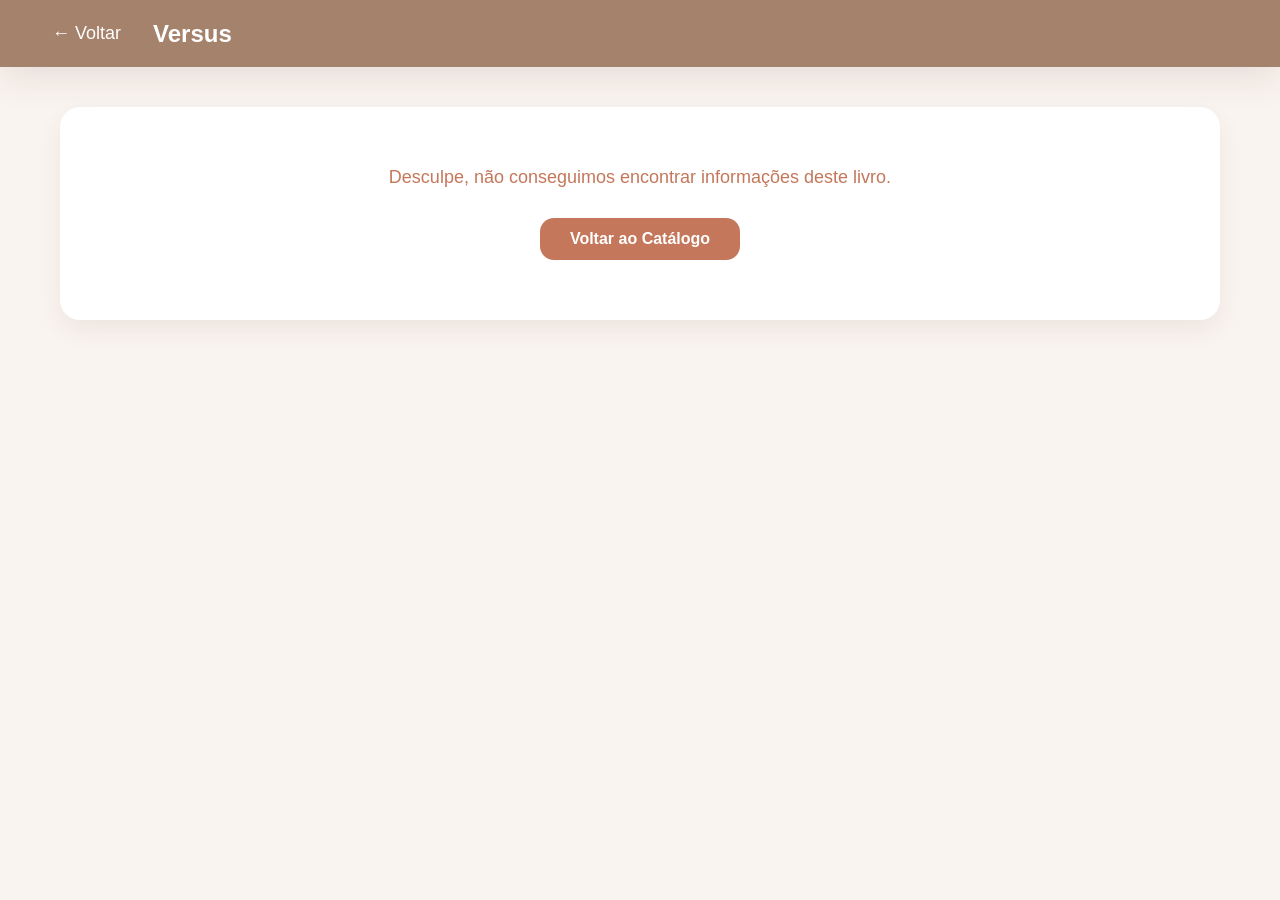
==== commit feeb6667: "Merge branch 'main' into main" ====
--- a/book_info.html
+++ b/book_info.html
@@ -3,296 +3,56 @@
 <head>
     <meta charset="UTF-8">
     <meta name="viewport" content="width=device-width, initial-scale=1.0">
-    <title>Detalhes do Livro — Livraria Virtual</title>
-    <link rel="icon" type="image/jpeg" href="Logo.jpeg">
-    <link rel="stylesheet" href="style.css">
-    <script src="script.js" defer></script>
+    <title>Detalhes do Livro - Versus</title>
+    <link rel="stylesheet" href="book_info.css">
 </head>
 <body>
+    <div class="header">
+        <a href="index.html" class="back-btn">← Voltar</a>
+        <h1>Versus</h1>
+    </div>
 
-    <!-- Cabeçalho Principal -->
-    <header class="header-wrapper">
-        <div class="menu">
-            <a href="index.html#home" class="brand-link" aria-label="Página inicial da Livraria Virtual">
-                <img class="logo" src="Logo.jpeg" alt="Logo da Livraria Virtual">
-                <span class="titulo">Livraria Virtual</span>
-            </a>
+    <main class="container">
+        <div id="loading" class="loading">
+            <p>Carregando informações do livro...</p>
+        </div>
 
-            <nav aria-label="Navegação principal">
-                <ul class="nav-menu">
-                    <li><a href="index.html#home">Início</a></li>
-                    <li><a href="index.html#catalogo">Catálogo</a></li>
-                    <li><a href="index.html#vender">Quero Vender</a></li>
-                    <li><a href="index.html#avaliacoes">Avaliações</a></li>
-                    <li><a href="index.html#catalogo" class="btn-nav-action">Ver Catálogo</a></li>
-                </ul>
-            </nav>
+        <div id="book-details" class="book-details" style="display: none;">
+            <div class="book-cover-section">
+                <img id="book-cover" src="" alt="Capa do livro" class="book-cover">
+            </div>
 
-            <button class="hamburger" aria-label="Alternar navegação" type="button">
-                <span></span>
-                <span></span>
-                <span></span>
-            </button>
-        </div>
-    </header>
-
-    <main id="book-details-root">
-        <section class="book-details-section">
-            <div class="container">
-                <!-- Navegação Breadcrumb -->
-                <nav class="breadcrumb" aria-label="Caminho de navegação">
-                    <a href="index.html#home">Início</a>
-                    <span>&rsaquo;</span>
-                    <a href="index.html#catalogo">Catálogo</a>
-                    <span>&rsaquo;</span>
-                    <span id="details-breadcrumb-title" style="color: var(--brown-900); font-weight: 600;">Carregando...</span>
-                </nav>
-
-                <div class="book-details-layout">
-                    <!-- Coluna da Capa -->
-                    <div class="details-cover-box">
-                        <div class="details-cover-wrapper">
-                            <img id="details-cover-img" class="details-cover-img" src="" alt="Capa da obra">
-                        </div>
-                    </div>
-
-                    <!-- Coluna de Informações e Compra -->
-                    <div class="details-content">
-                        <div class="details-tags">
-                            <span id="details-category-tag" class="book-category">Literatura</span>
-                            <span id="details-condition-tag" class="book-condition">Seminovo</span>
-                        </div>
-
-                        <h1 id="details-title">Título da Obra</h1>
-                        <p id="details-author" class="details-author">Por Autor</p>
-
-                        <!-- Caixa de Preço e Ação -->
-                        <div class="details-price-box">
-                            <div>
-                                <span class="book-price-label">Valor do Exemplar</span>
-                                <div id="details-price" class="details-price">R$ 0,00</div>
-                                <span style="font-size: 0.85rem; color: var(--green-success); font-weight: 600;">Frete Grátis com Envio Imediato</span>
-                            </div>
-                            <div>
-                                <button type="button" id="details-buy-btn" class="btn-hero" style="padding: 14px 28px;">
-                                    <svg viewBox="0 0 24 24" width="18" height="18" fill="none" stroke="currentColor" stroke-width="2"><rect x="1" y="4" width="22" height="16" rx="2" ry="2"></rect><line x1="1" y1="10" x2="23" y2="10"></line></svg>
-                                    Comprar via Stripe
-                                </button>
-                            </div>
-                        </div>
-
-                        <!-- Sinopse -->
-                        <h3 style="font-family: var(--font-heading); font-size: 1.3rem; margin-bottom: 8px;">Sinopse da Obra</h3>
-                        <p id="details-description" style="color: var(--brown-700); line-height: 1.7; margin-bottom: 28px;">Carregando sinopse...</p>
-
-                        <!-- Ficha Técnica -->
-                        <h3 style="font-family: var(--font-heading); font-size: 1.3rem; margin-bottom: 8px;">Especificações do Exemplar</h3>
-                        <table class="details-specs-table">
-                            <tbody>
-                                <tr>
-                                    <th>Editora:</th>
-                                    <td id="spec-publisher">Carregando...</td>
-                                </tr>
-                                <tr>
-                                    <th>Número de Páginas:</th>
-                                    <td id="spec-pages">Carregando...</td>
-                                </tr>
-                                <tr>
-                                    <th>Ano de Publicação:</th>
-                                    <td id="spec-year">Carregando...</td>
-                                </tr>
-                                <tr>
-                                    <th>Estado de Conservação:</th>
-                                    <td id="spec-condition">Carregando...</td>
-                                </tr>
-                                <tr>
-                                    <th>Idioma:</th>
-                                    <td>Português (Brasil)</td>
-                                </tr>
-                                <tr>
-                                    <th>Formato:</th>
-                                    <td>Capa Comum / Brochura</td>
-                                </tr>
-                            </tbody>
-                        </table>
-
-                        <div style="margin-top: 32px;">
-                            <a href="index.html#catalogo" class="btn-secondary">
-                                &larr; Voltar ao Catálogo Completo
-                            </a>
-                        </div>
-                    </div>
-                </div>
-            </div>
-        </section>
-    </main>
-
-    <!-- Rodapé -->
-    <footer>
-        <div class="container">
-            <div class="footer-bottom" style="border-top: none; padding-top: 0;">
-                <p>&copy; 2026 Livraria Virtual. Todos os direitos reservados.</p>
-                <p><a href="index.html#catalogo" style="color: #fff; text-decoration: underline;">Voltar ao Catálogo de Livros</a></p>
-            </div>
-        </div>
-    </footer>
-
-    <!-- MODAL DE CHECKOUT STRIPE -->
-    <div id="stripe-modal" class="modal-overlay" role="dialog" aria-modal="true" aria-labelledby="checkout-modal-title">
-        <div class="modal-container">
-            <button id="modal-close-btn" class="modal-close-btn" aria-label="Fechar checkout" type="button">
-                <svg viewBox="0 0 24 24"><line x1="18" y1="6" x2="6" y2="18"></line><line x1="6" y1="6" x2="18" y2="18"></line></svg>
-            </button>
-
-            <div class="stripe-modal-layout">
-                <!-- Coluna 1: Resumo do Pedido -->
-                <div class="stripe-order-summary">
-                    <div>
-                        <div class="stripe-badge-top">
-                            <svg viewBox="0 0 24 24"><rect x="1" y="4" width="22" height="16" rx="2" ry="2"></rect><line x1="1" y1="10" x2="23" y2="10"></line></svg>
-                            <span>Stripe Checkout</span>
-                        </div>
-
-                        <div class="modal-book-preview">
-                            <img id="modal-book-img" class="modal-book-img" src="" alt="Capa do livro selecionado">
-                            <div class="modal-book-details">
-                                <h4 id="modal-book-title" class="modal-book-title">Carregando livro...</h4>
-                                <p id="modal-book-author" class="modal-book-author">Autor</p>
-                                <span id="modal-book-cond" class="modal-book-cond">Seminovo</span>
-                            </div>
-                        </div>
-
-                        <div class="order-breakdown">
-                            <div class="breakdown-row">
-                                <span>Subtotal da obra</span>
-                                <span id="modal-order-subtotal">R$ 0,00</span>
-                            </div>
-                            <div class="breakdown-row">
-                                <span>Frete padrão</span>
-                                <span style="color: var(--green-success); font-weight:600;">Grátis</span>
-                            </div>
-                            <div class="breakdown-row total">
-                                <span>Total a pagar</span>
-                                <span id="modal-order-total">R$ 0,00</span>
-                            </div>
-                        </div>
-                    </div>
-
-                    <div class="security-notice">
-                        <svg viewBox="0 0 24 24"><rect x="3" y="11" width="18" height="11" rx="2" ry="2"></rect><path d="M7 11V7a5 5 0 0 1 10 0v4"></path></svg>
-                        <span>Criptografia de ponta a ponta de 256 bits via gateway Stripe.</span>
-                    </div>
+            <div class="book-info-section">
+                <h1 id="book-title"></h1>
+                <p id="book-author" class="author"></p>
+                <p id="book-publisher" class="publisher"></p>
+                <p id="book-published" class="published"></p>
+                <p id="book-pages" class="pages"></p>
+                
+                <div class="rating-section">
+                    <p id="book-rating" class="rating"></p>
                 </div>
 
-                <!-- Coluna 2: Formulário de Pagamento Stripe -->
-                <div class="stripe-payment-form">
-                    <!-- Vista 1: Formulário Principal -->
-                    <div id="checkout-form-view" class="checkout-view">
-                        <h3 id="checkout-modal-title" class="form-header-title">Finalizar Compra</h3>
-                        <p class="form-header-sub">Preencha seus dados para simular o pagamento com validação da Stripe.</p>
-
-                        <!-- Banner de Simulação com Botão de Auto-preenchimento -->
-                        <div class="simulation-banner">
-                            <div class="sim-info">
-                                <strong>Ambiente de Teste Ativo</strong><br>
-                                Use o cartão de teste oficial ou clique ao lado.
-                            </div>
-                            <button type="button" id="btn-autofill-test" class="btn-autofill-test">Preencher Teste</button>
-                        </div>
-
-                        <form id="stripe-payment-form">
-                            <div class="checkout-grid">
-                                <div class="checkout-field full">
-                                    <label class="checkout-label" for="customer-name">Nome Completo</label>
-                                    <input id="customer-name" class="input" type="text" placeholder="Nome impresso no cartão" required>
-                                </div>
-
-                                <div class="checkout-field">
-                                    <label class="checkout-label" for="customer-email">E-mail para Envio</label>
-                                    <input id="customer-email" class="input" type="email" placeholder="seu@email.com" required>
-                                </div>
-
-                                <div class="checkout-field">
-                                    <label class="checkout-label" for="customer-cpf">CPF do Titular</label>
-                                    <input id="customer-cpf" class="input" type="text" placeholder="000.000.000-00" maxlength="14" required>
-                                </div>
-
-                                <div class="checkout-field full">
-                                    <label class="checkout-label" for="card-number">Número do Cartão de Crédito</label>
-                                    <div class="card-input-wrapper">
-                                        <input id="card-number" class="input" type="text" placeholder="4242 4242 4242 4242" maxlength="19" required>
-                                        <div id="card-brand-indicator" class="card-brand-indicator">
-                                            <span class="card-brand-tag">STRIPE</span>
-                                        </div>
-                                    </div>
-                                </div>
-
-                                <div class="checkout-field">
-                                    <label class="checkout-label" for="card-exp">Validade (MM/AA)</label>
-                                    <input id="card-exp" class="input" type="text" placeholder="MM/AA" maxlength="5" required>
-                                </div>
-
-                                <div class="checkout-field">
-                                    <label class="checkout-label" for="card-cvc">Código CVC</label>
-                                    <input id="card-cvc" class="input" type="text" placeholder="123" maxlength="4" required>
-                                </div>
-                            </div>
-
-                            <button type="submit" id="btn-stripe-pay" class="btn-stripe-pay">
-                                <svg viewBox="0 0 24 24"><rect x="3" y="11" width="18" height="11" rx="2" ry="2"></rect><path d="M7 11V7a5 5 0 0 1 10 0v4"></path></svg>
-                                <span id="btn-pay-amount">Pagar com Stripe</span>
-                            </button>
-
-                            <p class="stripe-footer-note">Ambiente seguro com conformidade PCI-DSS. Transação simulada.</p>
-                        </form>
-                    </div>
-
-                    <!-- Vista 2: Processamento com Spinner -->
-                    <div id="checkout-processing-view" class="checkout-view checkout-processing hidden">
-                        <div class="spinner"></div>
-                        <h4 style="font-family: var(--font-heading); font-size:1.3rem; margin-bottom:8px;">Processando transação com Stripe...</h4>
-                        <p style="font-size:0.9rem; color: var(--brown-700);">Aguarde a comunicação com o gateway seguro.</p>
-                    </div>
-
-                    <!-- Vista 3: Recibo de Sucesso -->
-                    <div id="checkout-success-view" class="checkout-view checkout-success-view hidden">
-                        <div class="success-icon-wrapper">
-                            <svg viewBox="0 0 24 24"><polyline points="20 6 9 17 4 12"></polyline></svg>
-                        </div>
-                        <h3>Pagamento Aprovado!</h3>
-                        <p>Sua compra foi concluída com sucesso pelo gateway Stripe. O comprovante foi gerado.</p>
-
-                        <div class="receipt-card">
-                            <div class="receipt-row">
-                                <span>ID da Transação Stripe:</span>
-                                <strong id="receipt-transaction-id">ch_123456789</strong>
-                            </div>
-                            <div class="receipt-row">
-                                <span>Obra Adquirida:</span>
-                                <strong id="receipt-book-title">Título do Livro</strong>
-                            </div>
-                            <div class="receipt-row">
-                                <span>Valor Cobrado:</span>
-                                <strong id="receipt-total-price">R$ 0,00</strong>
-                            </div>
-                            <div class="receipt-row">
-                                <span>Forma de Pagamento:</span>
-                                <strong id="receipt-card-brand">Cartão final 4242</strong>
-                            </div>
-                            <div class="receipt-row">
-                                <span>E-mail do Comprovante:</span>
-                                <strong id="receipt-email-target">cliente@exemplo.com</strong>
-                            </div>
-                        </div>
-
-                        <button type="button" id="btn-finish-success" class="btn-primary" style="width: 100%; justify-content: center;">
-                            Concluir e Voltar ao Catálogo
-                        </button>
-                    </div>
+                <div class="actions">
+                    <button class="btn-buy">Comprar Agora</button>
+                    <button class="btn-wishlist">❤ Wishlist</button>
                 </div>
             </div>
         </div>
-    </div>
 
+        <div id="description-section" class="description-section" style="display: none;">
+            <h2>Descrição</h2>
+            <p id="book-description"></p>
+        </div>
+
+        <div id="error" class="error" style="display: none;">
+            <p>Desculpe, não conseguimos encontrar informações deste livro.</p>
+            <a href="index.html" class="btn-primary">Voltar ao Catálogo</a>
+        </div>
+    </main>
+
+    <script src="book_info_script.js"></script>
 </body>
 </html>
+</body>
+</html>
--- a/book_info.css
+++ b/book_info.css
@@ -0,0 +1,268 @@
+:root {
+    /* Backgrounds */
+    --bg:        #FAF4F0;   /* warm cream */
+    --bg-2:      #F0E6DF;   /* soft blush */
+    --card:      #FFFFFF;   /* white */
+
+    /* logo-default */
+    --logo: #A5826C;
+    /* Text */
+    --brown-900: #3D2314;   /* deep espresso text */
+    --brown-800: #5C3A28;   /* dark terracotta */
+    --brown-700: #7A5240;   /* medium terracotta */
+
+    /* Accents */
+    --accent:    #C4775A;   /* primary coral-terracotta */
+    --accent-2:  #D4947A;   /* light coral */
+    --accent-3:  #E8BBA8;   /* lighter blush */
+
+    /* Gold */
+    --gold:      #D4A03A;   /* warm gold */
+    --gold-light:#E8C06A;   /* light gold */
+
+    /* Shadows */
+    --shadow:         0 12px 35px rgba(61, 35, 20, 0.10);
+    --shadow-soft:    0 10px 25px rgba(61, 35, 20, 0.07);
+
+    /* Radii */
+    --radius-lg: 20px;
+    --radius-md: 14px;
+}
+
+* {
+    margin: 0;
+    padding: 0;
+    box-sizing: border-box;
+}
+
+body {
+    background-color: var(--bg);
+    color: var(--brown-900);
+    font-family: Arial, Helvetica, sans-serif;
+}
+
+.header {
+    background-color: var(--logo);
+    color: white;
+    padding: 15px 40px;
+    display: flex;
+    align-items: center;
+    gap: 20px;
+    box-shadow: var(--shadow);
+}
+
+.back-btn {
+    color: white;
+    text-decoration: none;
+    font-size: 18px;
+    padding: 8px 12px;
+    border-radius: 6px;
+    transition: background-color 0.3s;
+    display: flex;
+    align-items: center;
+    gap: 5px;
+}
+
+.back-btn:hover {
+    background-color: rgba(255, 255, 255, 0.15);
+}
+
+.header h1 {
+    font-size: 24px;
+    flex: 1;
+    margin: 0;
+}
+
+.container {
+    max-width: 1200px;
+    margin: 40px auto;
+    padding: 0 20px;
+}
+
+.loading {
+    text-align: center;
+    padding: 60px 20px;
+    font-size: 18px;
+    color: var(--brown-700);
+}
+
+.book-details {
+    display: grid;
+    grid-template-columns: 1fr 1fr;
+    gap: 40px;
+    background: var(--card);
+    padding: 40px;
+    border-radius: var(--radius-lg);
+    box-shadow: var(--shadow-soft);
+    margin-bottom: 40px;
+}
+
+.book-cover-section {
+    display: flex;
+    justify-content: center;
+    align-items: flex-start;
+}
+
+.book-cover {
+    max-width: 100%;
+    height: auto;
+    border-radius: var(--radius-md);
+    box-shadow: 0 4px 15px rgba(61, 35, 20, 0.15);
+}
+
+.book-info-section h1 {
+    font-size: 32px;
+    margin-bottom: 10px;
+    color: var(--brown-900);
+}
+
+.author {
+    font-size: 18px;
+    color: var(--brown-700);
+    margin-bottom: 8px;
+    font-style: italic;
+}
+
+.publisher {
+    font-size: 14px;
+    color: var(--brown-700);
+    margin-bottom: 5px;
+}
+
+.published {
+    font-size: 14px;
+    color: var(--brown-700);
+    margin-bottom: 5px;
+}
+
+.pages {
+    font-size: 14px;
+    color: var(--brown-700);
+    margin-bottom: 20px;
+}
+
+.rating-section {
+    margin: 20px 0;
+    padding: 15px 0;
+    border-top: 2px solid var(--bg-2);
+    border-bottom: 2px solid var(--bg-2);
+}
+
+.rating {
+    font-size: 16px;
+    color: var(--gold);
+    font-weight: bold;
+}
+
+.actions {
+    display: flex;
+    gap: 15px;
+    margin-top: 30px;
+}
+
+.btn-buy {
+    flex: 1;
+    padding: 15px 30px;
+    background-color: var(--accent);
+    color: white;
+    border: none;
+    border-radius: var(--radius-md);
+    font-size: 16px;
+    font-weight: bold;
+    cursor: pointer;
+    transition: background-color 0.3s;
+}
+
+.btn-buy:hover {
+    background-color: var(--brown-800);
+}
+
+.btn-wishlist {
+    flex: 1;
+    padding: 15px 30px;
+    background-color: var(--accent-2);
+    color: white;
+    border: none;
+    border-radius: var(--radius-md);
+    font-size: 16px;
+    font-weight: bold;
+    cursor: pointer;
+    transition: background-color 0.3s;
+}
+
+.btn-wishlist:hover {
+    background-color: var(--accent);
+}
+
+.description-section {
+    background: var(--card);
+    padding: 30px;
+    border-radius: var(--radius-lg);
+    box-shadow: var(--shadow-soft);
+    margin-bottom: 40px;
+}
+
+.description-section h2 {
+    color: var(--brown-900);
+    margin-bottom: 20px;
+    font-size: 24px;
+}
+
+#book-description {
+    line-height: 1.8;
+    color: var(--brown-800);
+    font-size: 16px;
+}
+
+.error {
+    text-align: center;
+    padding: 60px 20px;
+    background: var(--card);
+    border-radius: var(--radius-lg);
+    box-shadow: var(--shadow-soft);
+}
+
+.error p {
+    font-size: 18px;
+    color: var(--accent);
+    margin-bottom: 30px;
+}
+
+.btn-primary {
+    display: inline-block;
+    padding: 12px 30px;
+    background-color: var(--accent);
+    color: white;
+    text-decoration: none;
+    border-radius: var(--radius-md);
+    font-weight: bold;
+    border: none;
+    cursor: pointer;
+    transition: background-color 0.3s;
+}
+
+.btn-primary:hover {
+    background-color: var(--brown-800);
+}
+
+@media (max-width: 768px) {
+    .book-details {
+        grid-template-columns: 1fr;
+        gap: 20px;
+        padding: 20px;
+    }
+
+    .book-info-section h1 {
+        font-size: 24px;
+    }
+
+    .header {
+        flex-direction: column;
+        text-align: center;
+        padding: 15px;
+    }
+
+    .actions {
+        flex-direction: column;
+    }
+}
